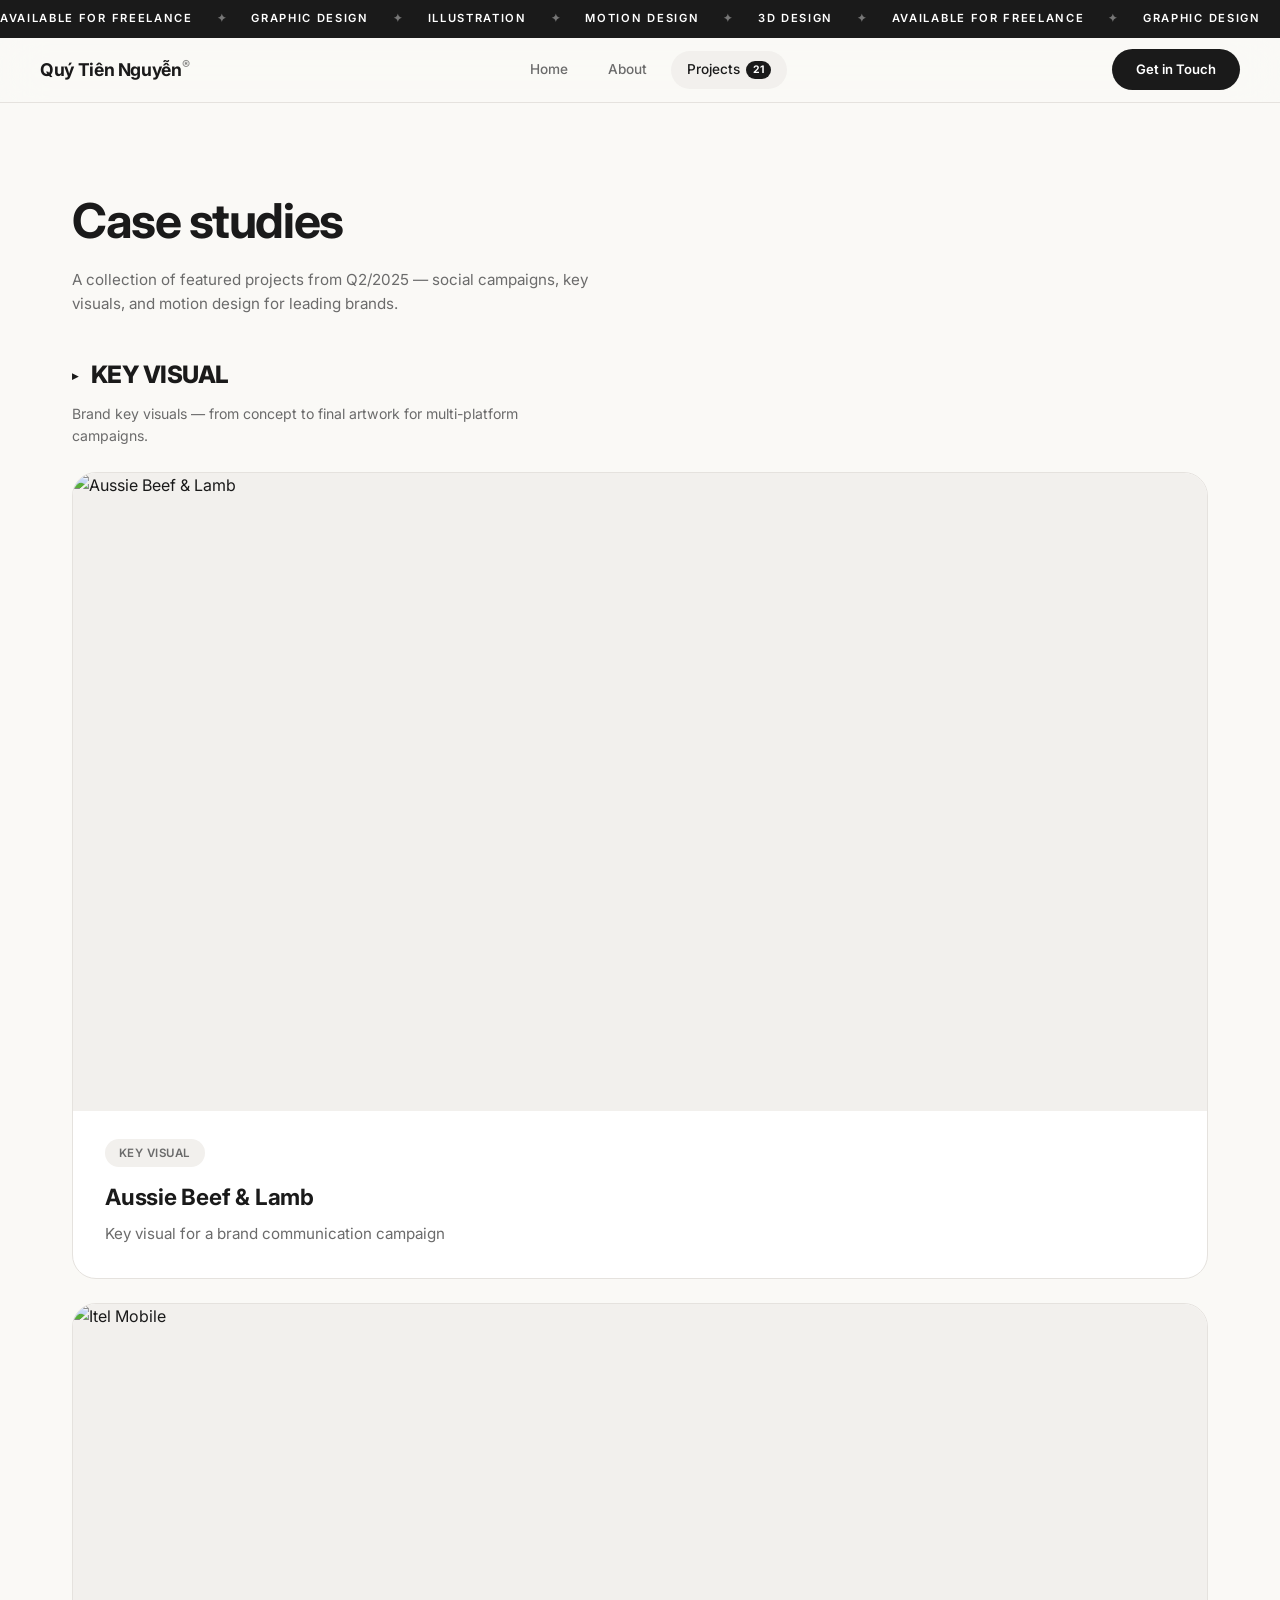
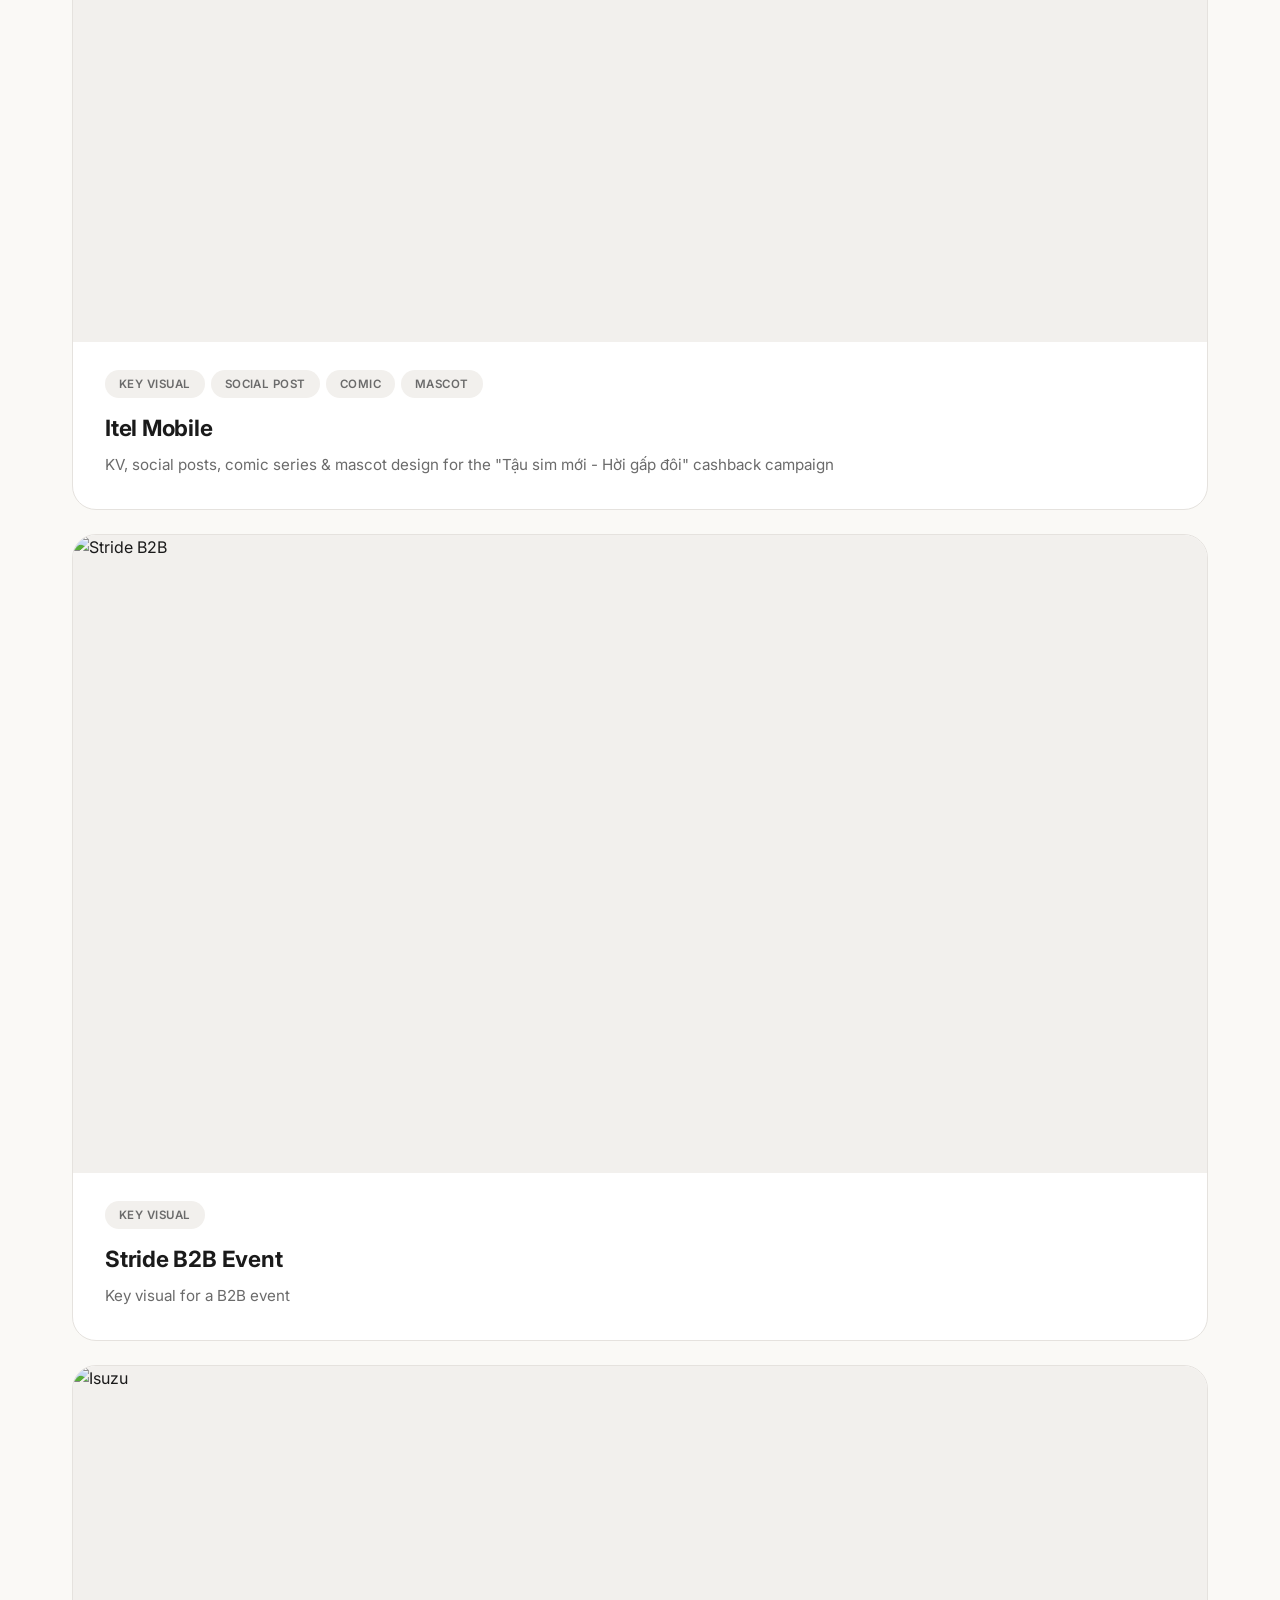
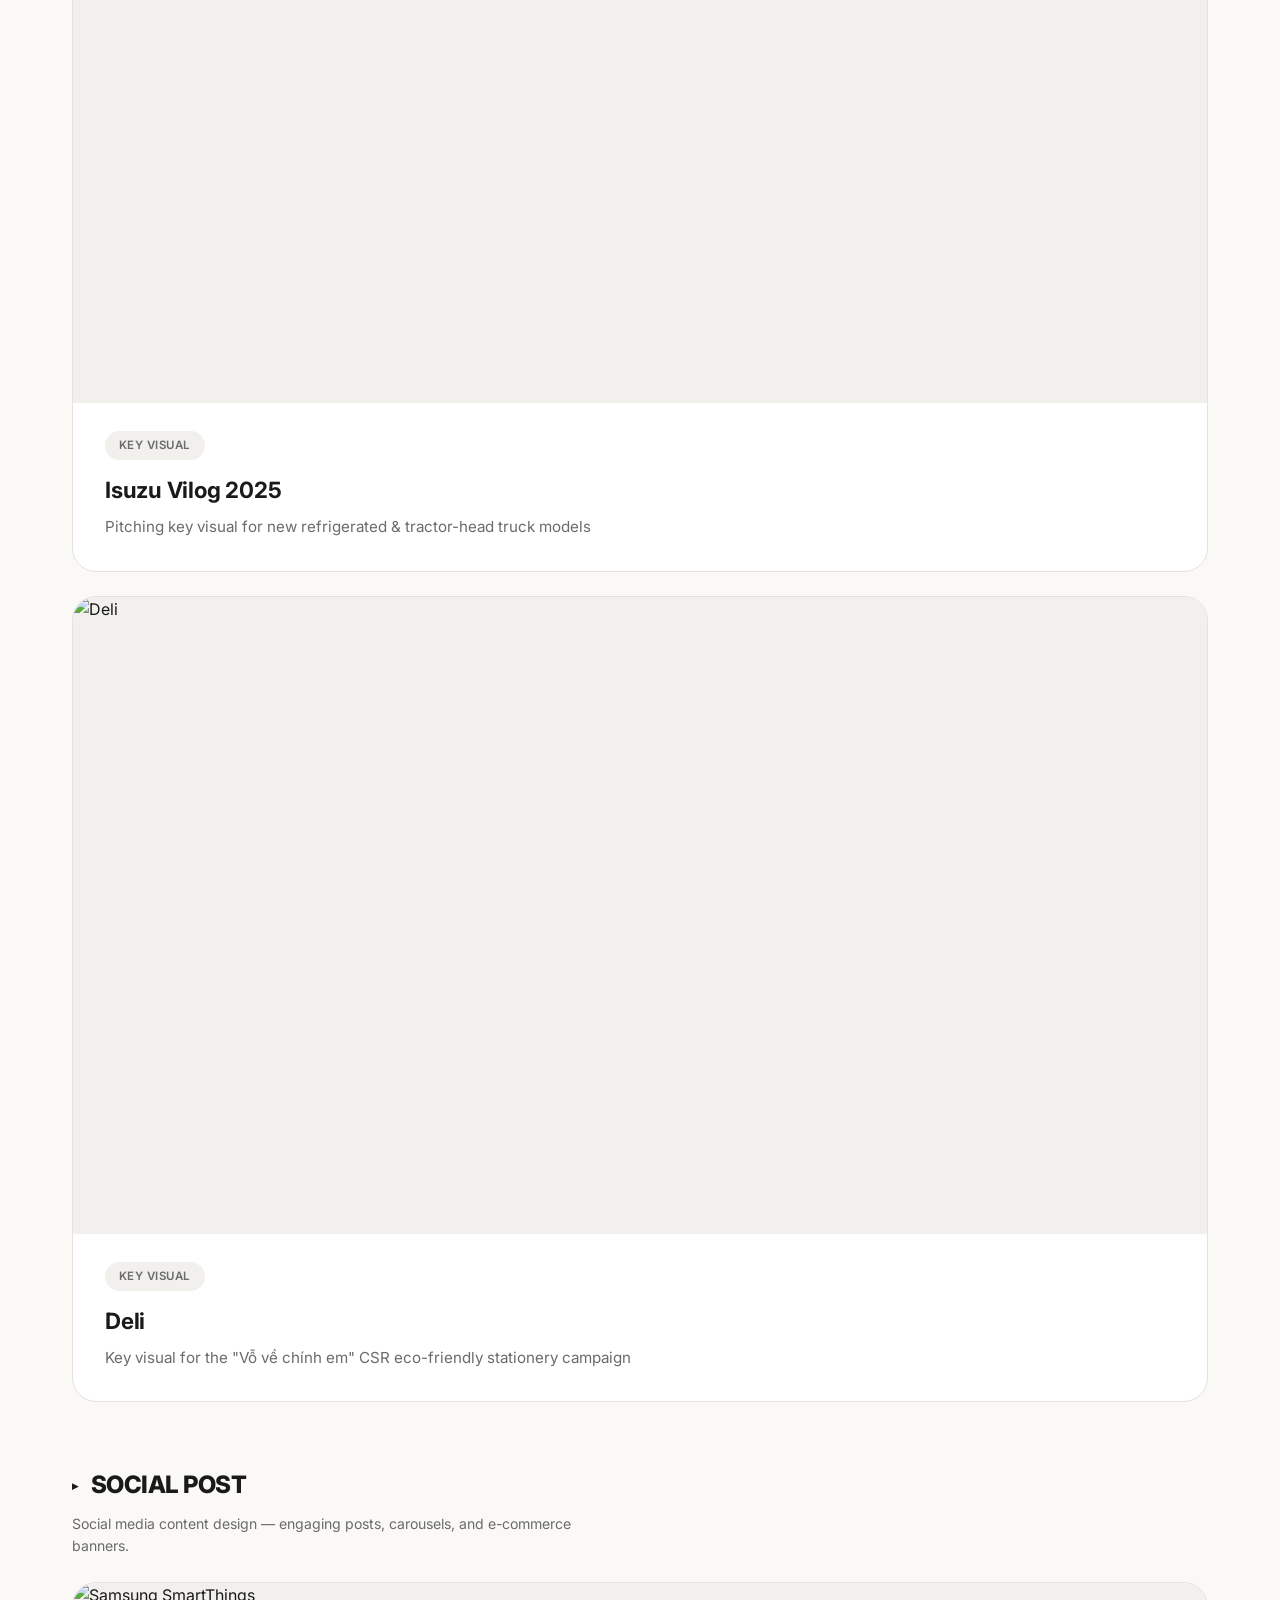
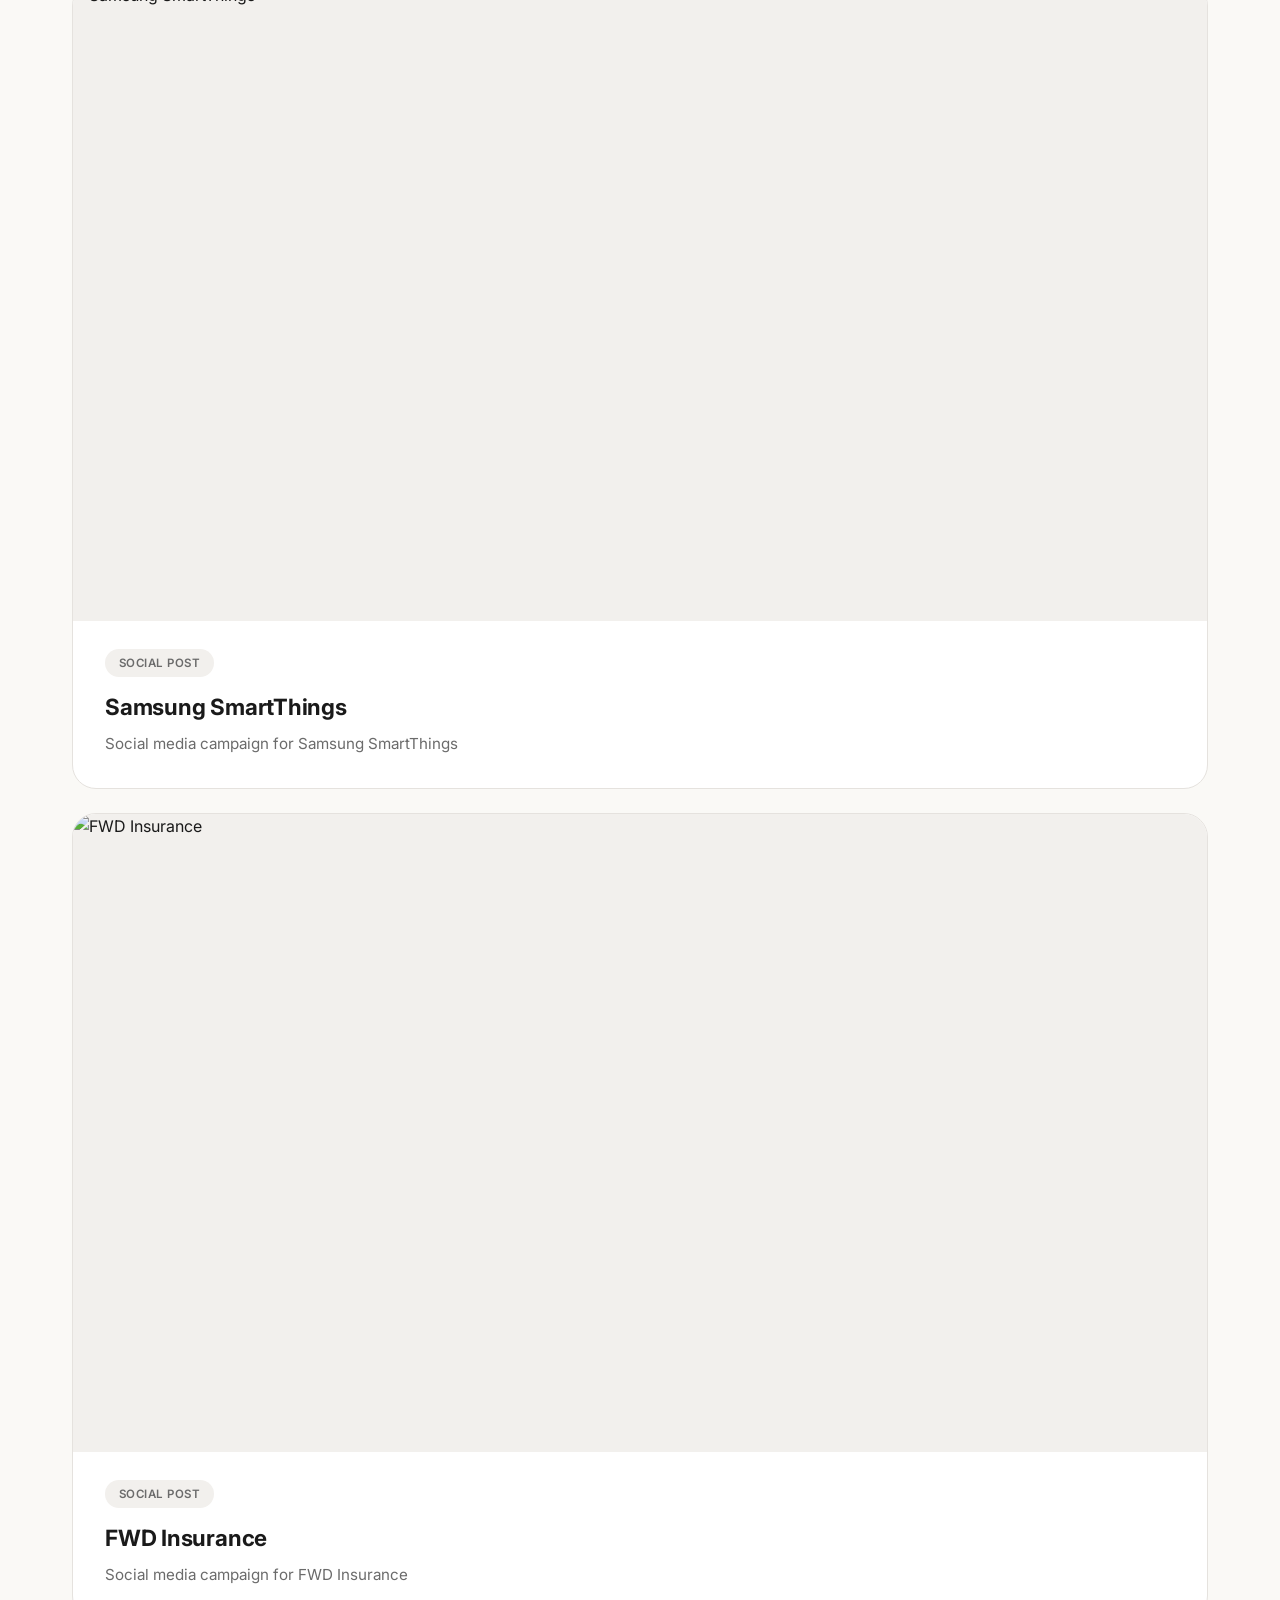
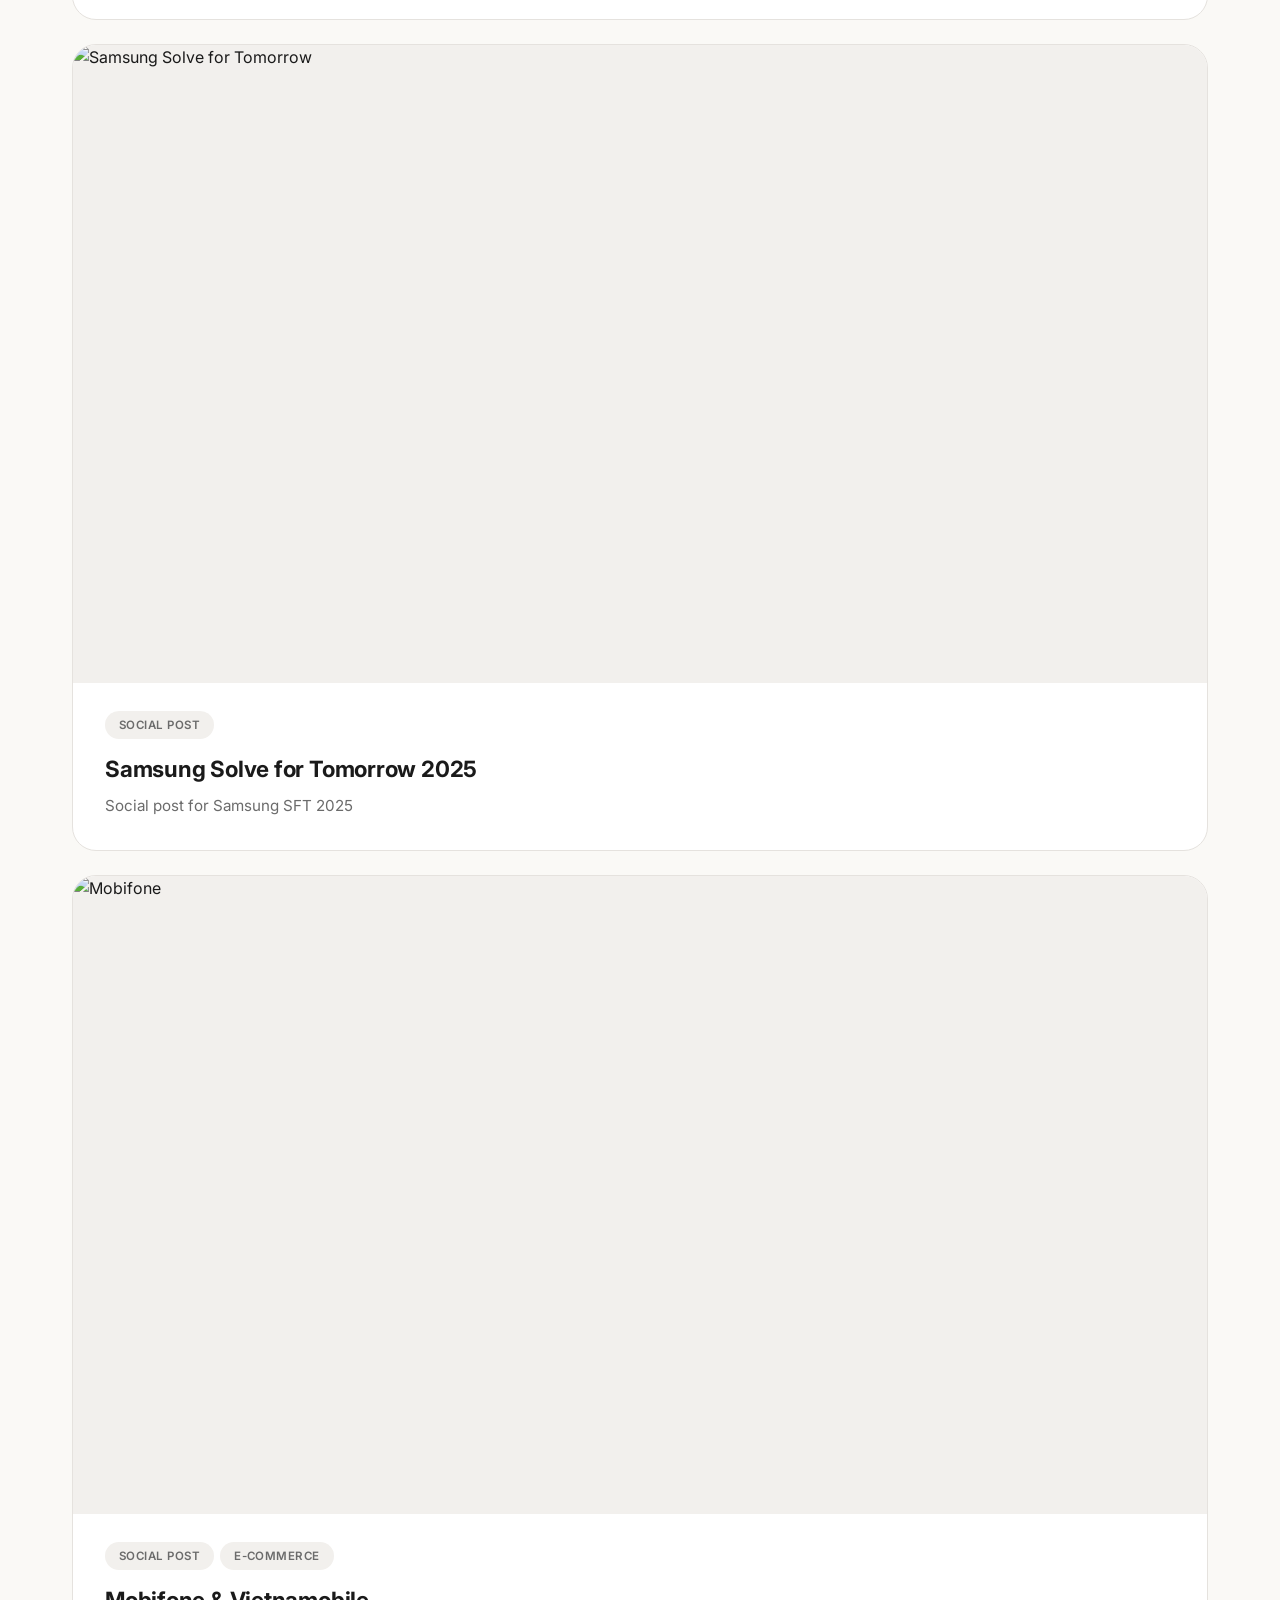
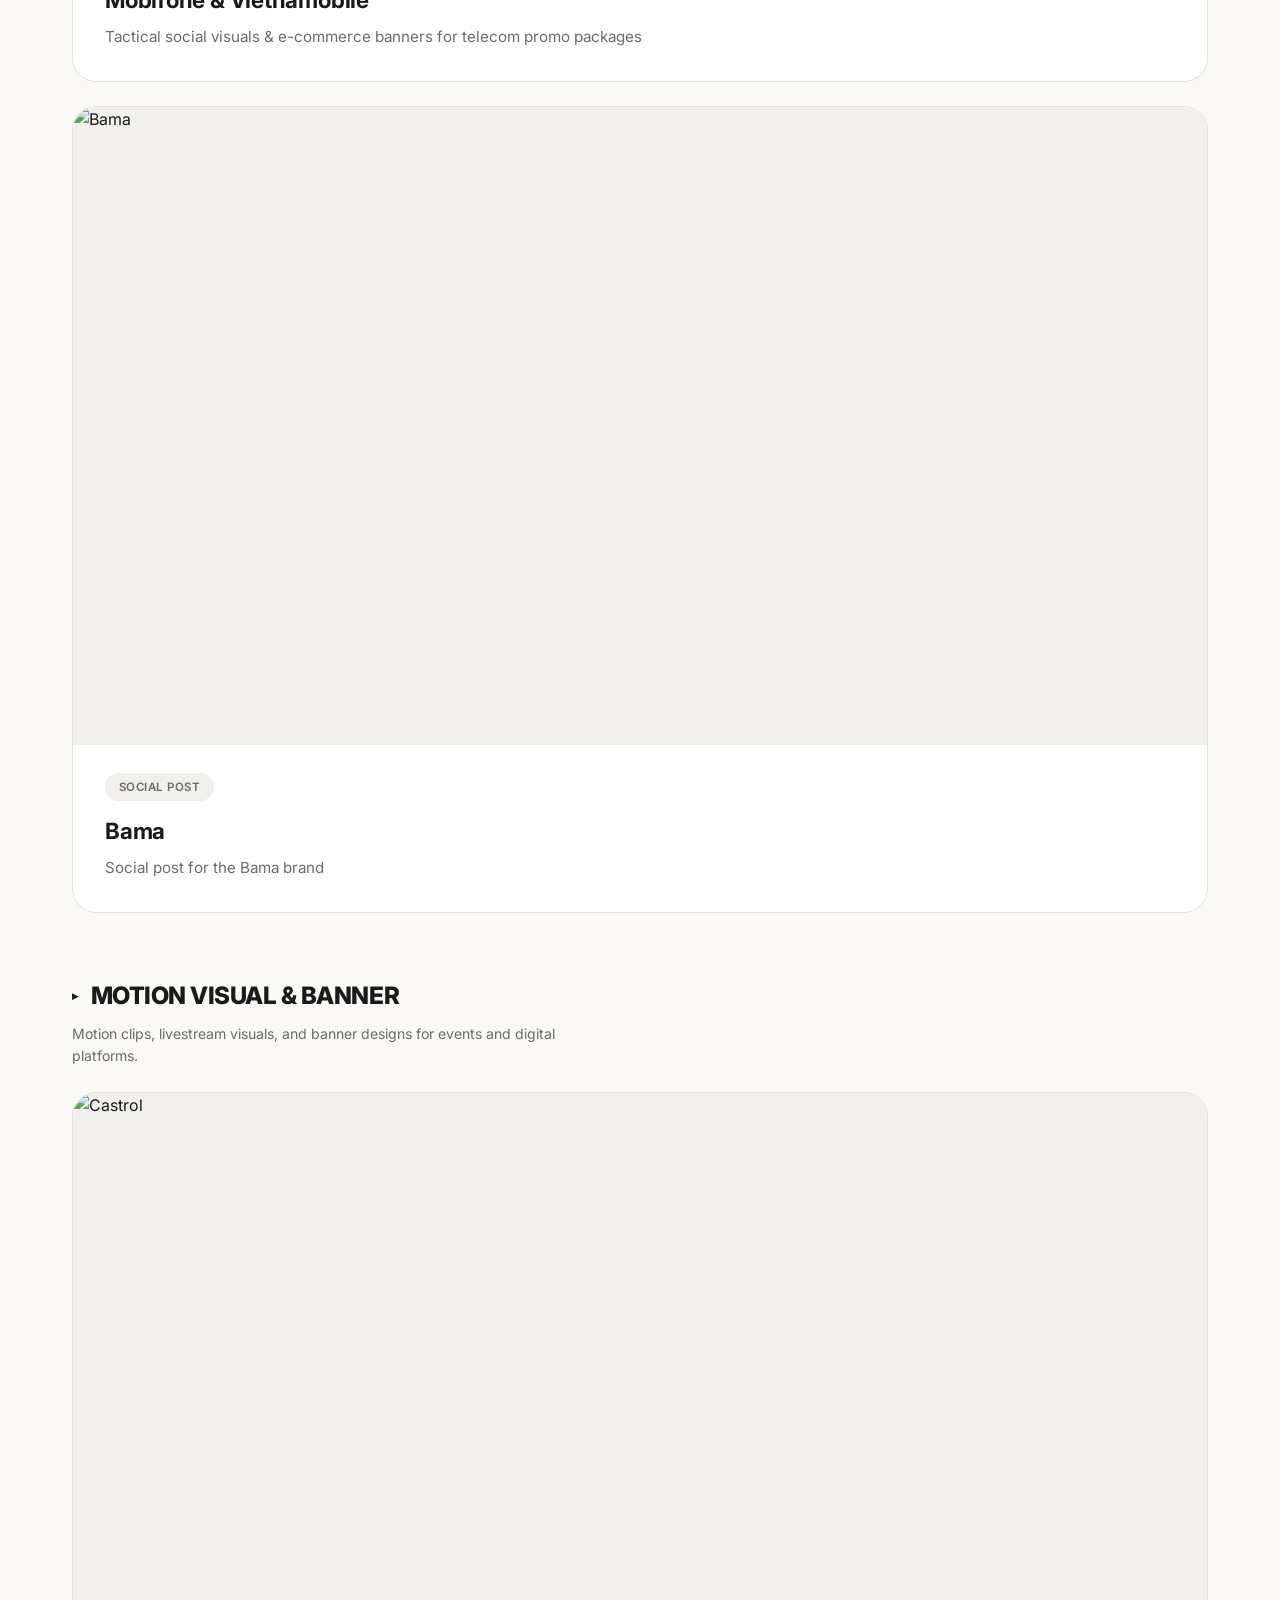
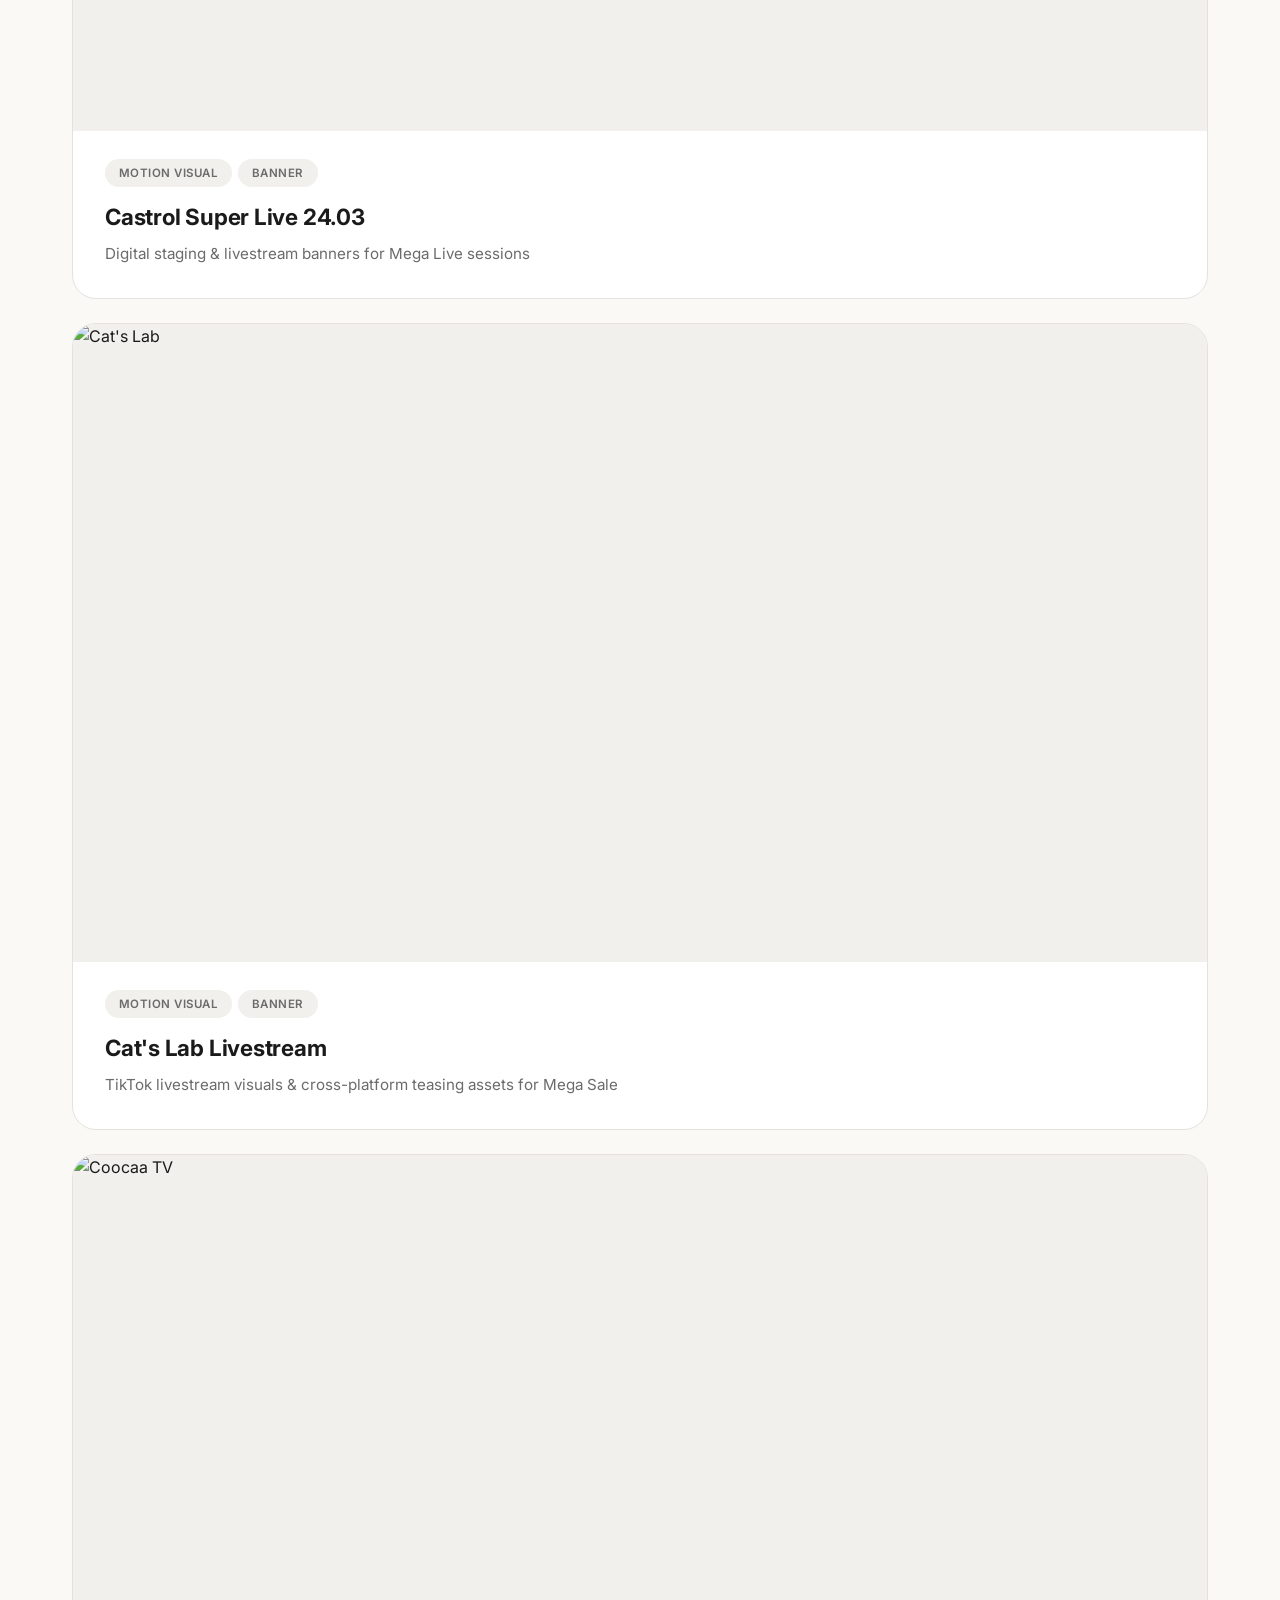
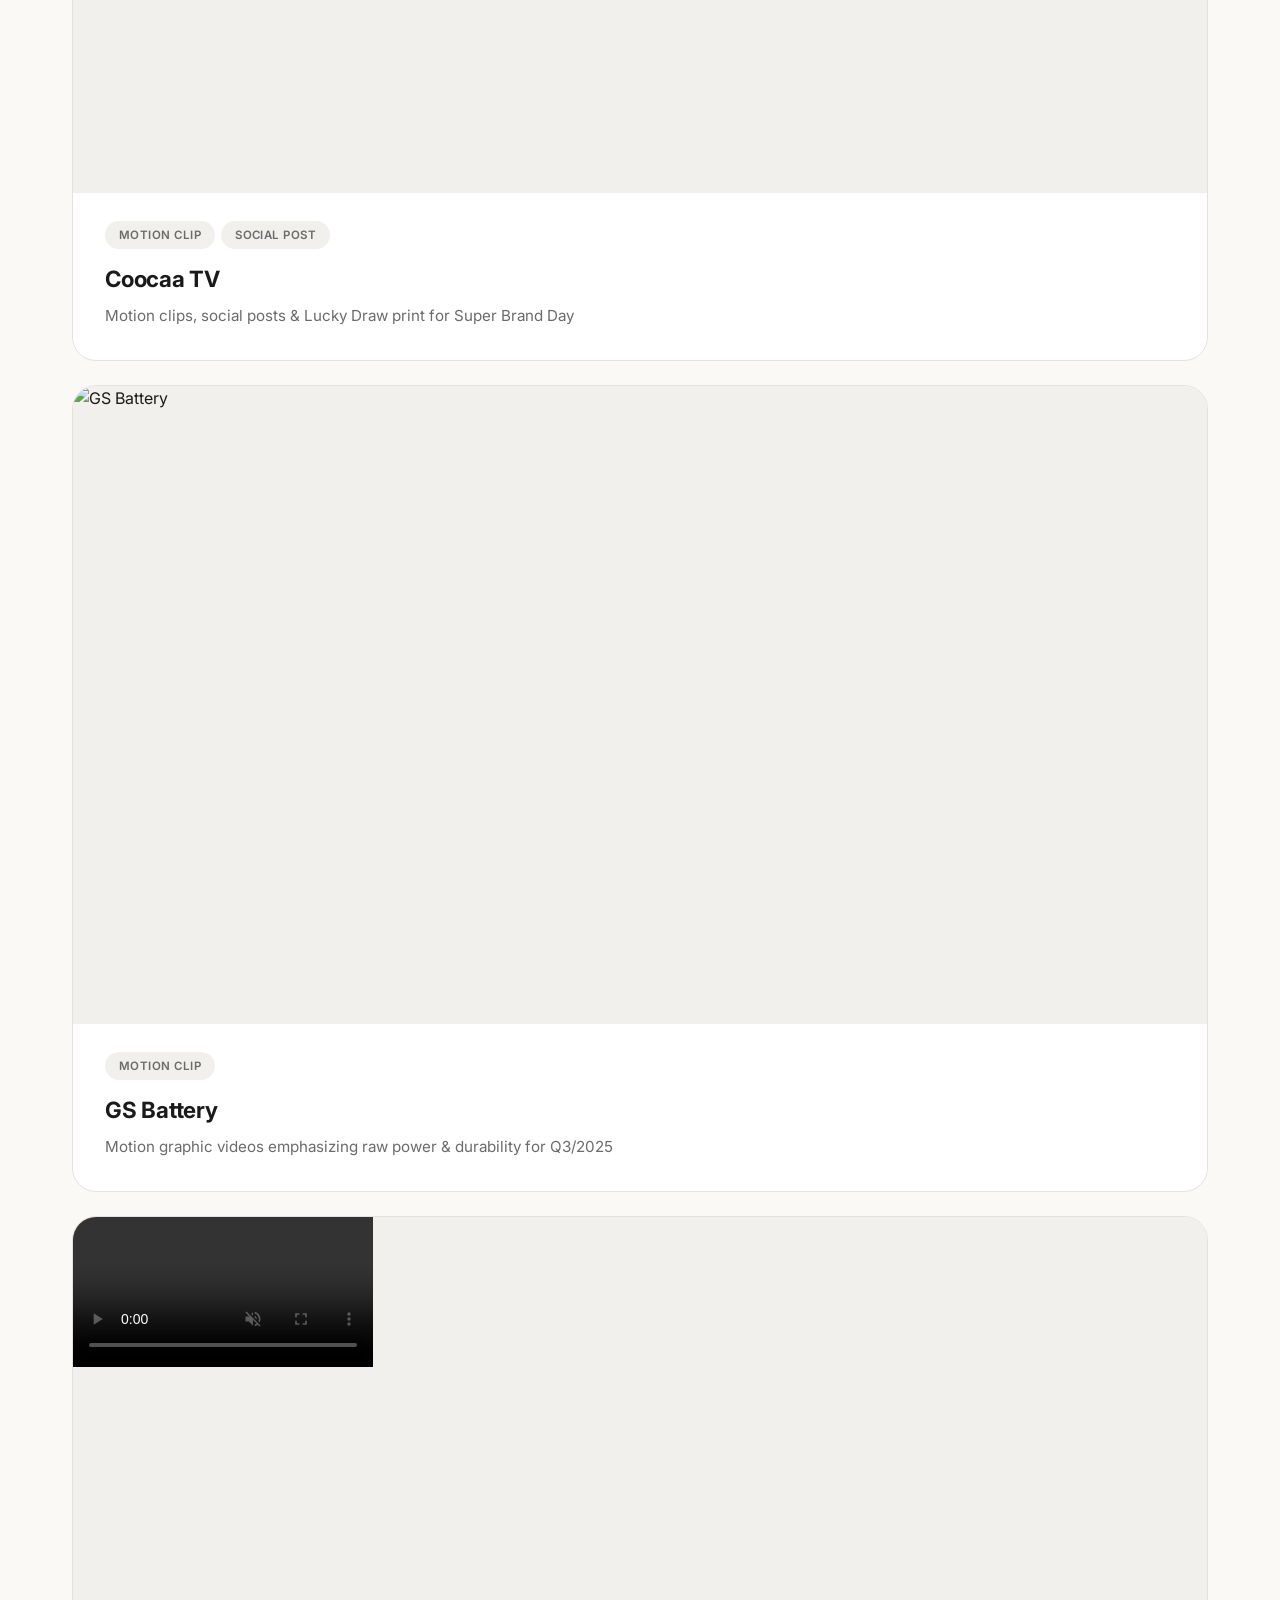
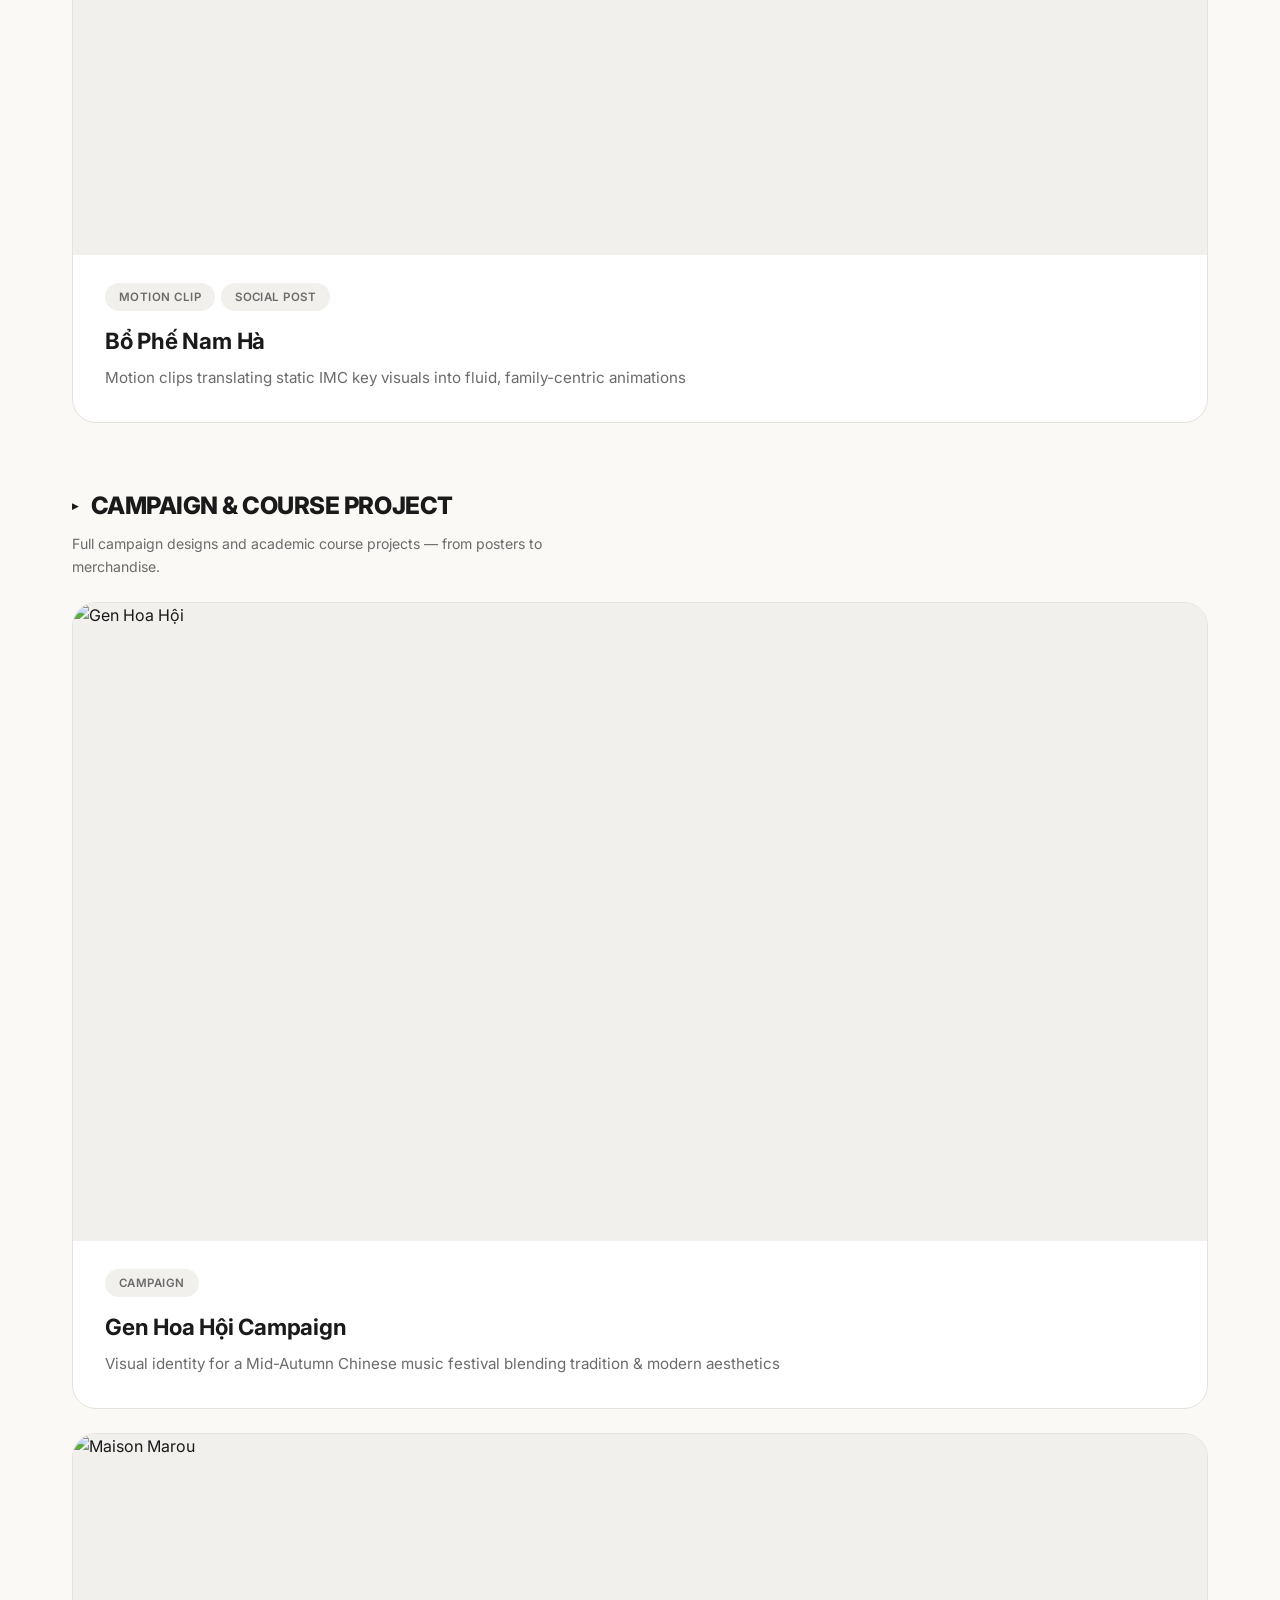
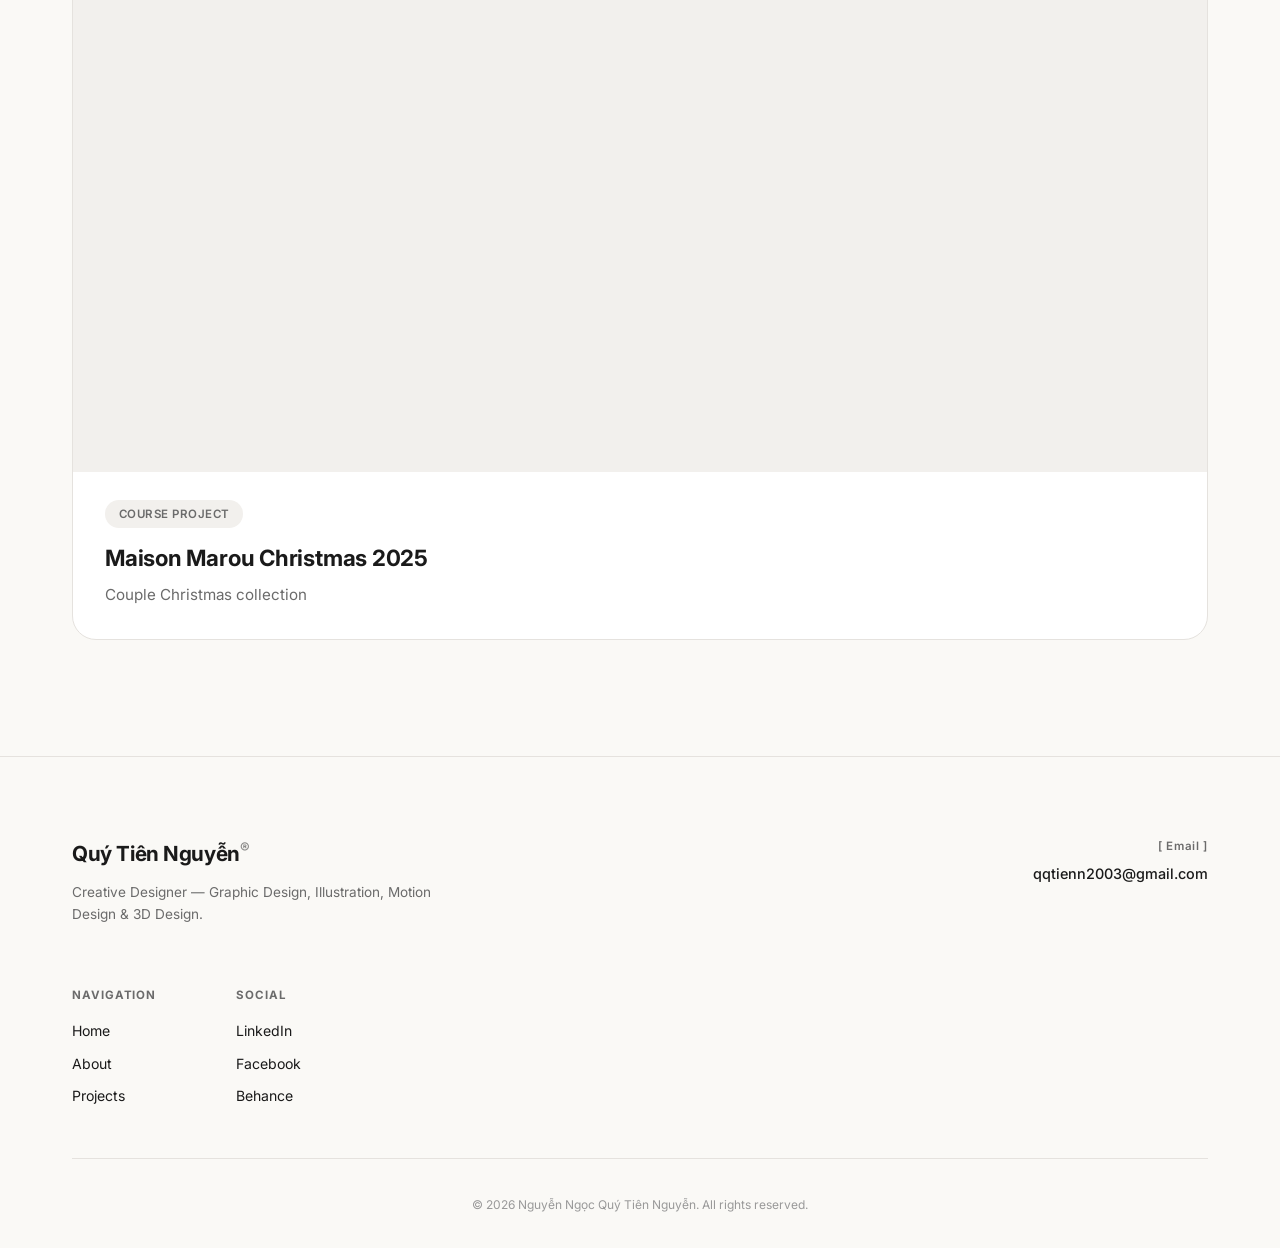
==== project.html @ 7c1c3399 "Add files via upload" ====
<!DOCTYPE html>
<html lang="en">
<head>
    <meta charset="UTF-8">
    <meta name="viewport" content="width=device-width, initial-scale=1.0">
    <title>Project — Nguyễn Ngọc Quý Tiên Nguyễn</title>
    <link rel="stylesheet" href="css/noora.css">
    <link rel="preconnect" href="https://fonts.googleapis.com">
    <link rel="preconnect" href="https://fonts.gstatic.com" crossorigin>
    <link href="https://fonts.googleapis.com/css2?family=Inter:wght@300;400;500;600;700;800;900&family=Instrument+Serif:ital@0;1&display=swap" rel="stylesheet">
</head>
<body>
    <!-- Announcement Bar -->
    <div class="announcement-bar">
        <div class="announcement-track">
            <span>AVAILABLE FOR FREELANCE</span><span class="ann-dot">✦</span>
            <span>GRAPHIC DESIGN</span><span class="ann-dot">✦</span>
            <span>ILLUSTRATION</span><span class="ann-dot">✦</span>
            <span>MOTION DESIGN</span><span class="ann-dot">✦</span>
            <span>3D DESIGN</span><span class="ann-dot">✦</span>
            <span>AVAILABLE FOR FREELANCE</span><span class="ann-dot">✦</span>
            <span>GRAPHIC DESIGN</span><span class="ann-dot">✦</span>
            <span>ILLUSTRATION</span><span class="ann-dot">✦</span>
            <span>MOTION DESIGN</span><span class="ann-dot">✦</span>
            <span>3D DESIGN</span><span class="ann-dot">✦</span>
        </div>
    </div>

    <!-- Navigation -->
    <nav class="navbar">
        <div class="nav-inner">
            <a href="index.html" class="nav-logo">Quý Tiên Nguyễn<span class="logo-dot">®</span></a>
            <div class="nav-links">
                <a href="index.html" class="nav-link">Home</a>
                <a href="index.html#about" class="nav-link">About</a>
                <a href="projects.html" class="nav-link active">Projects <span class="nav-badge">16</span></a>
            </div>
            <a href="#footer" class="nav-cta">Get in Touch</a>
            <button class="nav-toggle" id="navToggle" aria-label="Menu">
                <span></span><span></span><span></span>
            </button>
        </div>
    </nav>

    <!-- Mobile Menu Overlay -->
    <div class="mobile-overlay" id="mobileOverlay">
        <a href="index.html">Home</a>
        <a href="index.html#about">About</a>
        <a href="projects.html">Projects</a>
        <a href="#footer" class="nav-cta mobile-nav-link">Get in Touch</a>
    </div>

    <!-- Project Detail Header -->
    <section class="project-detail-header">
        <div class="container">
            <a href="projects.html" class="back-link">
                <svg width="18" height="18" viewBox="0 0 24 24" fill="none" stroke="currentColor" stroke-width="2"><path d="M19 12H5M12 19l-7-7 7-7"/></svg>
                Back to all projects
            </a>

            <div class="case-tags" id="projectTags"></div>
            <h1 class="page-title" id="projectTitle"></h1>
            <p class="page-subtitle" id="projectDesc"></p>

            <div class="detail-meta" id="projectMeta">
                <div class="meta-item">
                    <span class="meta-label">Client</span>
                    <span class="meta-value" id="metaClient"></span>
                </div>
                <div class="meta-item">
                    <span class="meta-label">Type</span>
                    <span class="meta-value" id="metaType"></span>
                </div>
                <div class="meta-item">
                    <span class="meta-label">Date</span>
                    <span class="meta-value" id="metaDate"></span>
                </div>
            </div>
        </div>
    </section>

    <!-- Project Hero Image -->
    <section class="project-hero-section">
        <div class="container">
            <div class="project-hero-img" id="projectHero">
                <!-- Hero image injected by JS -->
            </div>
        </div>
    </section>

    <!-- Project Gallery -->
    <section class="project-body">
        <div class="container">
            <div class="project-gallery-grid" id="projectImages">
                <!-- Gallery images injected by JS -->
            </div>
        </div>
    </section>

    <!-- More Projects -->
    <section class="more-projects">
        <div class="container">
            <h2 class="more-projects-heading">Discover more projects</h2>
            <div class="cases-grid" id="moreProjects">
                <!-- Injected by JS -->
            </div>

            <div class="project-bottom-nav" id="projectNav">
                <a href="#" class="pn-link" id="prevProject">
                    <span class="pn-label">← Previous</span>
                    <span class="pn-title" id="prevTitle"></span>
                </a>
                <a href="#" class="pn-link pn-link-next" id="nextProject">
                    <span class="pn-label">Next →</span>
                    <span class="pn-title" id="nextTitle"></span>
                </a>
            </div>
        </div>
    </section>

    <!-- Footer -->
    <footer class="footer" id="footer">
        <div class="container">
            <div class="footer-top">
                <div class="footer-brand">
                    <span class="footer-logo">Quý Tiên Nguyễn<span class="logo-dot">®</span></span>
                    <p class="footer-tagline">Creative Designer — Graphic Design, Illustration, Motion Design &amp; 3D Design.</p>
                </div>
                <div class="footer-contact-info">
                    <div class="footer-info-item">
                        <h4>[ Email ]</h4>
                        <a href="mailto:qqtienn2003@gmail.com">qqtienn2003@gmail.com</a>
                    </div>
                </div>
            </div>
            <div class="footer-mid">
                <div class="footer-nav-col">
                    <h5>Navigation</h5>
                    <a href="index.html">Home</a>
                    <a href="index.html#about">About</a>
                    <a href="projects.html">Projects</a>
                </div>
                <div class="footer-nav-col">
                    <h5>Social</h5>
                    <a href="https://www.linkedin.com/in/quytiennguyen/" target="_blank" rel="noopener">LinkedIn</a>
                    <a href="https://web.facebook.com/nguyen.ngoc.quy.tien.384084" target="_blank" rel="noopener">Facebook</a>
                    <a href="https://www.behance.net/quytiennguyen" target="_blank" rel="noopener">Behance</a>
                </div>
            </div>
            <div class="footer-bottom">
                <span>© 2026 Nguyễn Ngọc Quý Tiên Nguyễn. All rights reserved.</span>
            </div>
        </div>
    </footer>

    <!-- Lightbox -->
    <div class="lightbox" id="lightbox">
        <button class="lightbox-close" id="lightboxClose">✕</button>
        <button class="lightbox-prev" id="lightboxPrev">‹</button>
        <button class="lightbox-next" id="lightboxNext">›</button>
        <img class="lightbox-img" id="lightboxImg" src="" alt="">
    </div>

    <script src="js/project-data.js"></script>
    <script src="js/project-detail.js"></script>
</body>
</html>
---- css/noora.css ----
/* ============================================
   NOORA TEMPLATE — BASE
   ============================================ */
*, *::before, *::after {
    margin: 0;
    padding: 0;
    box-sizing: border-box;
}

:root {
    --bg: #FAF9F6;
    --bg-alt: #F2F0ED;
    --bg-dark: #1a1a1a;
    --text: #1a1a1a;
    --text-muted: #6b6b6b;
    --text-light: #999999;
    --accent: #1a1a1a;
    --border: #e5e2de;
    --border-dark: #d0ccc6;
    --card-bg: #ffffff;
    --radius: 16px;
    --radius-lg: 24px;
    --radius-sm: 10px;
    --transition: cubic-bezier(0.25, 0.46, 0.45, 0.94);
    --transition-smooth: cubic-bezier(0.16, 1, 0.3, 1);
}

html {
    scroll-behavior: smooth;
    font-size: 16px;
}

body {
    font-family: 'Inter', -apple-system, BlinkMacSystemFont, sans-serif;
    background-color: var(--bg);
    color: var(--text);
    line-height: 1.6;
    overflow-x: hidden;
    -webkit-font-smoothing: antialiased;
}

a {
    text-decoration: none;
    color: inherit;
}

img {
    max-width: 100%;
    height: auto;
    display: block;
}

.container {
    max-width: 1200px;
    margin: 0 auto;
    padding: 0 32px;
}

/* ============================================
   ANNOUNCEMENT BAR
   ============================================ */
.announcement-bar {
    background: var(--bg-dark);
    color: #fff;
    padding: 10px 0;
    overflow: hidden;
    position: relative;
    z-index: 1001;
}

.announcement-track {
    display: flex;
    gap: 24px;
    white-space: nowrap;
    animation: marqueeScroll 25s linear infinite;
}

.announcement-track span {
    font-size: 0.7rem;
    font-weight: 600;
    letter-spacing: 0.15em;
    text-transform: uppercase;
    flex-shrink: 0;
}

.ann-dot {
    opacity: 0.4;
}

@keyframes marqueeScroll {
    from { transform: translateX(0); }
    to { transform: translateX(-50%); }
}

/* ============================================
   NAVIGATION
   ============================================ */
.navbar {
    position: sticky;
    top: 0;
    background: rgba(250, 249, 246, 0.85);
    backdrop-filter: blur(20px);
    -webkit-backdrop-filter: blur(20px);
    border-bottom: 1px solid var(--border);
    z-index: 1000;
    padding: 0 32px;
}

.nav-inner {
    max-width: 1200px;
    margin: 0 auto;
    display: flex;
    align-items: center;
    justify-content: space-between;
    height: 64px;
}

.nav-logo {
    font-family: 'Inter', sans-serif;
    font-size: 1.1rem;
    font-weight: 700;
    letter-spacing: -0.02em;
    color: var(--text);
}

.logo-dot {
    font-size: 0.7em;
    vertical-align: super;
    opacity: 0.5;
}

.nav-links {
    display: flex;
    gap: 8px;
}

.nav-link {
    font-size: 0.85rem;
    font-weight: 500;
    color: var(--text-muted);
    padding: 8px 16px;
    border-radius: 100px;
    transition: color 0.2s ease, background 0.2s ease;
    display: flex;
    align-items: center;
    gap: 6px;
}

.nav-link:hover {
    color: var(--text);
    background: var(--bg-alt);
}

.nav-link.active {
    color: var(--text);
    background: var(--bg-alt);
}

.nav-badge {
    font-size: 0.65rem;
    font-weight: 700;
    background: var(--bg-dark);
    color: #fff;
    padding: 1px 7px;
    border-radius: 100px;
    line-height: 1.6;
}

.nav-cta {
    font-size: 0.82rem;
    font-weight: 600;
    color: #fff;
    background: var(--bg-dark);
    padding: 10px 24px;
    border-radius: 100px;
    transition: opacity 0.2s ease, transform 0.2s ease;
}

.nav-cta:hover {
    opacity: 0.85;
    transform: translateY(-1px);
}

/* ============================================
   HERO
   ============================================ */
.hero {
    padding: 100px 0 80px;
    text-align: center;
}

.hero-content {
    max-width: 850px;
    margin: 0 auto;
}

.hero-title {
    font-family: 'Inter', sans-serif;
    font-size: clamp(2.2rem, 4.5vw, 3.8rem);
    font-weight: 600;
    line-height: 1.2;
    letter-spacing: -0.03em;
    color: var(--text);
    margin-bottom: 40px;
}

.hero-title-italic {
    font-family: 'Instrument Serif', serif;
    font-style: italic;
    font-weight: 400;
}

.hero-actions {
    display: flex;
    justify-content: center;
    gap: 12px;
}

/* ============================================
   BUTTONS
   ============================================ */
.btn-primary {
    display: inline-flex;
    align-items: center;
    gap: 8px;
    padding: 14px 32px;
    background: var(--bg-dark);
    color: #fff;
    border: none;
    border-radius: 100px;
    font-size: 0.85rem;
    font-weight: 600;
    letter-spacing: -0.01em;
    cursor: pointer;
    transition: opacity 0.2s ease, transform 0.2s ease;
}

.btn-primary:hover {
    opacity: 0.85;
    transform: translateY(-1px);
}

.btn-arrow {
    font-size: 1em;
    transition: transform 0.2s ease;
}

.btn-primary:hover .btn-arrow {
    transform: translateX(3px);
}

.btn-outline {
    display: inline-flex;
    align-items: center;
    gap: 8px;
    padding: 14px 32px;
    background: transparent;
    color: var(--text);
    border: 1px solid var(--border-dark);
    border-radius: 100px;
    font-size: 0.85rem;
    font-weight: 600;
    letter-spacing: -0.01em;
    cursor: pointer;
    transition: background 0.2s ease, border-color 0.2s ease;
}

.btn-outline:hover {
    background: var(--bg-alt);
    border-color: var(--text-muted);
}

.btn-full {
    width: 100%;
    justify-content: center;
}

/* ============================================
   SECTION LABELS & HEADINGS
   ============================================ */
.section-label {
    font-size: 0.72rem;
    font-weight: 700;
    letter-spacing: 0.1em;
    text-transform: uppercase;
    color: var(--text-muted);
    margin-bottom: 24px;
    display: flex;
    align-items: center;
    gap: 12px;
}

.section-label::before {
    content: '';
    display: inline-block;
    width: 8px;
    height: 8px;
    background: var(--text);
    border-radius: 50%;
    opacity: 0.35;
}

.section-heading {
    font-family: 'Inter', sans-serif;
    font-size: clamp(1.6rem, 3vw, 2.4rem);
    font-weight: 600;
    line-height: 1.3;
    letter-spacing: -0.025em;
    color: var(--text);
    max-width: 750px;
    margin-bottom: 16px;
}

.section-subtext {
    font-size: 0.95rem;
    line-height: 1.7;
    color: var(--text-muted);
    max-width: 600px;
}

/* ============================================
   ABOUT SECTION
   ============================================ */
.about-section {
    padding: 100px 0 80px;
    border-top: 1px solid var(--border);
}

.about-grid {
    display: grid;
    grid-template-columns: 1.2fr 1fr;
    gap: 60px;
    align-items: start;
}

.about-text-large {
    font-family: 'Inter', sans-serif;
    font-size: clamp(1.4rem, 2.5vw, 1.9rem);
    font-weight: 500;
    line-height: 1.45;
    letter-spacing: -0.02em;
    color: var(--text);
}

.about-detail p {
    font-size: 0.92rem;
    line-height: 1.75;
    color: var(--text-muted);
    margin-bottom: 20px;
}

.link-arrow {
    font-size: 0.85rem;
    font-weight: 600;
    color: var(--text);
    display: inline-flex;
    align-items: center;
    gap: 6px;
    transition: gap 0.2s ease;
}

.link-arrow:hover {
    gap: 10px;
}

/* ============================================
   BENEFITS / SKILLS
   ============================================ */
.benefits-section {
    padding: 100px 0 80px;
    border-top: 1px solid var(--border);
}

.benefits-grid {
    display: grid;
    grid-template-columns: repeat(3, 1fr);
    gap: 16px;
    margin-top: 48px;
}

.benefit-card {
    background: var(--card-bg);
    border: 1px solid var(--border);
    border-radius: var(--radius);
    padding: 32px;
    transition: border-color 0.2s ease, transform 0.3s var(--transition-smooth);
}

.benefit-card:hover {
    border-color: var(--border-dark);
    transform: translateY(-3px);
}

.benefit-card h3 {
    font-size: 1rem;
    font-weight: 700;
    margin-bottom: 10px;
    letter-spacing: -0.01em;
}

.benefit-card p {
    font-size: 0.85rem;
    line-height: 1.65;
    color: var(--text-muted);
}

.benefit-highlight {
    background: var(--bg-dark);
    color: #fff;
    border-color: var(--bg-dark);
    display: flex;
    flex-direction: column;
    justify-content: center;
    align-items: center;
    text-align: center;
}

.benefit-highlight:hover {
    border-color: #333;
}

.benefit-stat-label {
    font-size: 0.72rem;
    font-weight: 600;
    letter-spacing: 0.08em;
    text-transform: uppercase;
    opacity: 0.6;
    margin-bottom: 4px;
}

.benefit-stat {
    font-size: 3rem;
    font-weight: 800;
    letter-spacing: -0.04em;
    line-height: 1.1;
}

.benefit-stat-sub {
    font-size: 0.8rem;
    opacity: 0.5;
    margin-top: 2px;
}

/* ============================================
   CASE STUDIES
   ============================================ */
.case-studies {
    padding: 100px 0 80px;
    border-top: 1px solid var(--border);
}

.cs-subtext-row {
    display: flex;
    justify-content: space-between;
    align-items: flex-end;
    margin-bottom: 48px;
    gap: 40px;
}

.cases-grid {
    display: grid;
    grid-template-columns: 1fr;
    gap: 32px;
}

.case-card {
    background: var(--card-bg);
    border: 1px solid var(--border);
    border-radius: var(--radius-lg);
    overflow: hidden;
    transition: border-color 0.3s ease, transform 0.4s var(--transition-smooth), box-shadow 0.3s ease;
    display: block;
}

.case-card:hover {
    border-color: var(--border-dark);
    transform: translateY(-5px);
    box-shadow: 0 20px 60px rgba(0,0,0,0.06);
}

.case-image {
    aspect-ratio: 16/9;
    overflow: hidden;
    background: var(--bg-alt);
}

.case-image img {
    width: 100%;
    height: 100%;
    object-fit: cover;
    transition: transform 0.6s var(--transition-smooth);
}

.case-card:hover .case-image img {
    transform: scale(1.04);
}

.case-info {
    padding: 28px 32px 32px;
}

.case-tags {
    display: flex;
    flex-wrap: wrap;
    gap: 6px;
    margin-bottom: 12px;
}

.case-tag {
    font-size: 0.72rem;
    font-weight: 600;
    letter-spacing: 0.04em;
    text-transform: uppercase;
    padding: 5px 14px;
    border-radius: 100px;
    background: var(--bg-alt);
    color: var(--text-muted);
}

.case-info h3 {
    font-size: 1.4rem;
    font-weight: 700;
    letter-spacing: -0.01em;
    margin-bottom: 8px;
}

.case-info p {
    font-size: 0.95rem;
    color: var(--text-muted);
    line-height: 1.5;
}

/* ============================================
   METHODOLOGY
   ============================================ */
.methodology-section {
    padding: 100px 0 80px;
    border-top: 1px solid var(--border);
    background: var(--bg-alt);
}

.method-steps {
    display: grid;
    grid-template-columns: repeat(4, 1fr);
    gap: 16px;
    margin: 48px 0;
}

.method-step {
    background: var(--card-bg);
    border: 1px solid var(--border);
    border-radius: var(--radius);
    padding: 32px 28px;
    transition: transform 0.3s var(--transition-smooth);
}

.method-step:hover {
    transform: translateY(-3px);
}

.step-num {
    font-size: 0.72rem;
    font-weight: 700;
    color: var(--text-light);
    letter-spacing: 0.05em;
    margin-bottom: 16px;
    display: block;
}

.method-step h3 {
    font-size: 1rem;
    font-weight: 700;
    margin-bottom: 10px;
    letter-spacing: -0.01em;
}

.method-step p {
    font-size: 0.84rem;
    line-height: 1.6;
    color: var(--text-muted);
}

.method-actions {
    display: flex;
    gap: 12px;
}

/* ============================================
   SERVICES / EXPERTISE
   ============================================ */
.services-section {
    padding: 100px 0 60px;
    border-top: 1px solid var(--border);
}

.services-content {
    display: grid;
    grid-template-columns: 1fr 1fr;
    gap: 60px;
    margin-top: 48px;
}

.service-label {
    font-size: 0.75rem;
    font-weight: 700;
    letter-spacing: 0.08em;
    text-transform: uppercase;
    color: var(--text-muted);
    margin-bottom: 16px;
    display: block;
}

.expertise-tags {
    display: flex;
    flex-wrap: wrap;
    gap: 8px;
}

.expertise-tag {
    font-size: 0.8rem;
    font-weight: 500;
    padding: 8px 18px;
    border: 1px solid var(--border);
    border-radius: 100px;
    background: var(--card-bg);
    color: var(--text);
    transition: background 0.2s ease, border-color 0.2s ease;
}

.expertise-tag:hover {
    background: var(--bg-alt);
    border-color: var(--border-dark);
}

/* Stats */
.stats-row {
    display: grid;
    grid-template-columns: repeat(3, 1fr);
    gap: 16px;
    margin-top: 60px;
    padding-top: 60px;
    border-top: 1px solid var(--border);
}

.stat-item {
    text-align: center;
    padding: 40px 24px;
    background: var(--card-bg);
    border: 1px solid var(--border);
    border-radius: var(--radius);
}

.stat-number {
    font-size: 2.8rem;
    font-weight: 800;
    letter-spacing: -0.04em;
    line-height: 1;
    margin-bottom: 8px;
}

.stat-desc {
    font-size: 0.82rem;
    color: var(--text-muted);
}

/* ============================================
   FOOTER
   ============================================ */
.footer {
    padding: 80px 0 32px;
    border-top: 1px solid var(--border);
}

.footer-top {
    display: flex;
    justify-content: space-between;
    align-items: flex-start;
    gap: 40px;
    margin-bottom: 60px;
}

.footer-logo {
    font-size: 1.3rem;
    font-weight: 700;
    letter-spacing: -0.02em;
    display: block;
    margin-bottom: 12px;
}

.footer-tagline {
    font-size: 0.85rem;
    color: var(--text-muted);
    line-height: 1.6;
    max-width: 360px;
}

.footer-contact-info {
    text-align: right;
}

.footer-info-item h4 {
    font-size: 0.72rem;
    font-weight: 600;
    letter-spacing: 0.06em;
    color: var(--text-muted);
    margin-bottom: 6px;
}

.footer-info-item a {
    font-size: 0.9rem;
    font-weight: 500;
    color: var(--text);
    transition: color 0.2s;
}

.footer-info-item a:hover {
    color: var(--text-muted);
}

.footer-mid {
    display: flex;
    gap: 80px;
    padding-bottom: 40px;
    margin-bottom: 32px;
    border-bottom: 1px solid var(--border);
}

.footer-nav-col h5 {
    font-size: 0.72rem;
    font-weight: 700;
    letter-spacing: 0.08em;
    text-transform: uppercase;
    color: var(--text-muted);
    margin-bottom: 16px;
}

.footer-nav-col a {
    display: block;
    font-size: 0.88rem;
    color: var(--text);
    margin-bottom: 10px;
    transition: color 0.2s;
}

.footer-nav-col a:hover {
    color: var(--text-muted);
}

.footer-bottom {
    text-align: center;
}

.footer-bottom span {
    font-size: 0.75rem;
    color: var(--text-light);
}

/* ============================================
   REVEAL ANIMATIONS
   ============================================ */
.reveal {
    opacity: 0;
    transform: translateY(24px);
    transition: opacity 0.7s var(--transition-smooth), transform 0.7s var(--transition-smooth);
}

.reveal.visible {
    opacity: 1;
    transform: translateY(0);
}

/* ============================================
   MOBILE MENU
   ============================================ */
.nav-toggle {
    display: none;
    background: none;
    border: none;
    cursor: pointer;
    padding: 8px;
    z-index: 1002;
}

.nav-toggle span {
    display: block;
    width: 22px;
    height: 2px;
    background: var(--text);
    margin: 5px 0;
    border-radius: 2px;
    transition: transform 0.3s ease, opacity 0.3s ease;
}

.nav-toggle.active span:nth-child(1) {
    transform: rotate(45deg) translate(5px, 5px);
}
.nav-toggle.active span:nth-child(2) {
    opacity: 0;
}
.nav-toggle.active span:nth-child(3) {
    transform: rotate(-45deg) translate(5px, -5px);
}

.mobile-overlay {
    display: none;
    position: fixed;
    top: 0;
    left: 0;
    width: 100%;
    height: 100%;
    background: rgba(250, 249, 246, 0.98);
    backdrop-filter: blur(20px);
    -webkit-backdrop-filter: blur(20px);
    z-index: 999;
    flex-direction: column;
    align-items: center;
    justify-content: center;
    gap: 8px;
    opacity: 0;
    visibility: hidden;
    transition: opacity 0.3s ease, visibility 0.3s ease;
}

.mobile-overlay.active {
    opacity: 1;
    visibility: visible;
}

.mobile-overlay a {
    font-size: 1.4rem;
    font-weight: 600;
    color: var(--text);
    padding: 12px 24px;
    border-radius: 12px;
    transition: background 0.2s ease;
}

.mobile-overlay a:hover {
    background: var(--bg-alt);
}

.mobile-overlay .nav-cta {
    margin-top: 16px;
    font-size: 1rem;
    padding: 14px 32px;
}

/* ============================================
   RESPONSIVE — Large Desktop (1440+)
   ============================================ */
@media (min-width: 1440px) {
    .container { max-width: 1320px; }
}

/* ============================================
   RESPONSIVE — Laptop / Small Desktop (1024–1279)
   ============================================ */
@media (max-width: 1279px) {
    .container { padding: 0 28px; }
    .navbar { padding: 0 28px; }
    .about-grid { gap: 40px; }
    .footer-mid { gap: 60px; }
}

/* ============================================
   RESPONSIVE — Tablet Landscape (1024)
   ============================================ */
@media (max-width: 1024px) {
    .container { padding: 0 24px; }
    .navbar { padding: 0 24px; }
    .about-grid { grid-template-columns: 1fr; gap: 32px; }
    .benefits-grid { grid-template-columns: repeat(2, 1fr); }
    .method-steps { grid-template-columns: repeat(2, 1fr); }
    .services-content { grid-template-columns: 1fr; gap: 40px; }
    .stats-row { grid-template-columns: repeat(3, 1fr); }

    .hero { padding: 80px 0 60px; }
    .hero-content { max-width: 700px; }

    .footer-top { gap: 32px; }
}

/* ============================================
   RESPONSIVE — Tablet Portrait (768)
   ============================================ */
@media (max-width: 768px) {
    .container { padding: 0 20px; }
    .navbar { padding: 0 20px; }

    /* Show hamburger, hide desktop nav */
    .nav-toggle { display: block; }
    .nav-links { display: none; }
    .navbar .nav-cta { display: none; }
    .mobile-overlay { display: flex; }

    /* Hero */
    .hero { padding: 60px 0 50px; }
    .hero-title { margin-bottom: 28px; }

    /* Sections */
    .about-section,
    .benefits-section,
    .case-studies,
    .methodology-section,
    .services-section {
        padding: 60px 0 50px;
    }

    .about-text-large { font-size: 1.3rem; }

    .benefits-grid { grid-template-columns: repeat(2, 1fr); gap: 12px; }
    .benefit-card { padding: 24px; }
    .benefit-stat { font-size: 2.4rem; }

    .cases-grid { gap: 24px; }
    .cases-grid-2col { grid-template-columns: repeat(2, 1fr); gap: 20px; }
    .case-info { padding: 20px 24px 24px; }
    .case-info h3 { font-size: 1.2rem; }
    .case-info p { font-size: 0.88rem; }
    .category-section { margin-top: 48px; }
    .category-title { font-size: 1.3rem; }

    .method-steps { grid-template-columns: repeat(2, 1fr); gap: 12px; }
    .method-step { padding: 24px 20px; }

    .stats-row { grid-template-columns: repeat(3, 1fr); gap: 12px; }
    .stat-item { padding: 28px 16px; }
    .stat-number { font-size: 2.2rem; }

    .cs-subtext-row {
        flex-direction: column;
        align-items: flex-start;
        gap: 16px;
    }

    .method-actions {
        flex-direction: column;
    }

    .method-actions .btn-primary,
    .method-actions .btn-outline {
        width: 100%;
        justify-content: center;
    }

    /* Footer */
    .footer { padding: 60px 0 24px; }

    .footer-top {
        flex-direction: column;
        gap: 24px;
    }

    .footer-contact-info { text-align: left; }

    .footer-mid {
        flex-direction: column;
        gap: 24px;
    }

    /* Page header */
    .page-header { padding: 60px 0 32px; }
    .all-projects { padding: 0 0 60px; }

    /* Project detail */
    .project-detail-header { padding: 60px 0 32px; }
    .project-hero-section { padding: 0 0 32px; }
    .project-body { padding: 0 0 60px; }
    .project-gallery-grid { gap: 16px; margin-bottom: 60px; }
    .project-images { gap: 16px; margin-bottom: 60px; }
    .more-projects { padding: 60px 0; }
    .more-projects-heading { font-size: 1.2rem; }

    .detail-meta {
        flex-wrap: wrap;
        gap: 16px;
    }

    .project-bottom-nav {
        flex-direction: column;
        gap: 20px;
    }

    .pn-link-next { text-align: left; }

    /* Lightbox */
    .lightbox-prev,
    .lightbox-next {
        width: 40px;
        height: 40px;
        font-size: 1.4rem;
    }
    .lightbox-prev { left: 12px; }
    .lightbox-next { right: 12px; }
}

/* ============================================
   RESPONSIVE — Mobile (480)
   ============================================ */
@media (max-width: 480px) {
    .container { padding: 0 16px; }
    .navbar { padding: 0 16px; }
    .nav-inner { height: 56px; }
    .nav-logo { font-size: 1rem; }

    /* Announcement */
    .announcement-bar { padding: 8px 0; }
    .announcement-track span { font-size: 0.62rem; }

    /* Hero */
    .hero { padding: 48px 0 40px; }
    .hero-title { margin-bottom: 24px; }

    .btn-primary { padding: 12px 24px; font-size: 0.82rem; }
    .btn-outline { padding: 12px 24px; font-size: 0.82rem; }

    /* Sections */
    .about-section,
    .benefits-section,
    .case-studies,
    .methodology-section,
    .services-section {
        padding: 48px 0 40px;
    }

    .section-label { font-size: 0.65rem; margin-bottom: 16px; }
    .section-heading { margin-bottom: 12px; }
    .about-text-large { font-size: 1.15rem; }

    .benefits-grid { grid-template-columns: 1fr; gap: 10px; }
    .benefit-card { padding: 20px; }
    .benefit-stat { font-size: 2rem; }

    .case-image { aspect-ratio: 16/10; }
    .case-info { padding: 16px 20px 20px; }
    .case-info h3 { font-size: 1.1rem; }
    .case-info p { font-size: 0.84rem; }
    .case-tag { font-size: 0.64rem; padding: 4px 10px; }
    .cases-grid { gap: 16px; }
    .cases-grid-2col { grid-template-columns: 1fr; gap: 16px; }
    .category-section { margin-top: 40px; margin-bottom: 16px; }
    .category-title { font-size: 1.1rem; }
    .category-desc { font-size: 0.82rem; }

    .method-steps { grid-template-columns: 1fr; gap: 10px; }
    .method-step { padding: 20px 16px; }

    .stats-row { grid-template-columns: 1fr; gap: 10px; }
    .stat-item { padding: 24px 16px; }
    .stat-number { font-size: 2rem; }
    .stat-desc { font-size: 0.78rem; }

    .expertise-tag { font-size: 0.74rem; padding: 6px 14px; }

    /* Footer */
    .footer { padding: 48px 0 20px; }
    .footer-logo { font-size: 1.1rem; }
    .footer-tagline { font-size: 0.82rem; }
    .footer-mid { padding-bottom: 28px; margin-bottom: 24px; }

    /* Page header */
    .page-header { padding: 48px 0 24px; }
    .page-subtitle { font-size: 0.88rem; }
    .all-projects { padding: 0 0 48px; }

    /* Project detail */
    .project-detail-header { padding: 48px 0 24px; }
    .project-hero-section { padding: 0 0 24px; }
    .project-body { padding: 0 0 48px; }
    .project-gallery-grid { grid-template-columns: 1fr; gap: 12px; margin-bottom: 48px; }
    .project-gallery-grid .project-img-wrap:last-child:nth-child(odd) { grid-column: auto; }
    .project-images { gap: 12px; margin-bottom: 48px; }
    .project-img-wrap { border-radius: var(--radius); }
    .more-projects { padding: 48px 0; }
    .more-projects-heading { font-size: 1.1rem; margin-bottom: 20px; }

    .back-link { font-size: 0.78rem; margin-bottom: 24px; }
    .detail-meta { gap: 12px; }
    .meta-label { font-size: 0.64rem; }
    .meta-value { font-size: 0.82rem; }
    .pn-title { font-size: 0.92rem; }

    /* Lightbox */
    .lightbox-img { max-width: 96%; border-radius: 8px; }
    .lightbox-close { top: 12px; right: 12px; width: 36px; height: 36px; font-size: 1.2rem; }
    .lightbox-prev,
    .lightbox-next {
        width: 36px;
        height: 36px;
        font-size: 1.2rem;
    }
    .lightbox-prev { left: 8px; }
    .lightbox-next { right: 8px; }

    /* Mobile overlay */
    .mobile-overlay a { font-size: 1.2rem; padding: 10px 20px; }
    .mobile-overlay .nav-cta { font-size: 0.92rem; padding: 12px 28px; }
}

/* ============================================
   RESPONSIVE — Small Mobile (375)
   ============================================ */
@media (max-width: 375px) {
    .container { padding: 0 14px; }
    .navbar { padding: 0 14px; }
    .nav-logo { font-size: 0.92rem; }

    .hero { padding: 40px 0 32px; }

    .about-section,
    .benefits-section,
    .case-studies,
    .methodology-section,
    .services-section {
        padding: 40px 0 32px;
    }

    .about-text-large { font-size: 1.05rem; }
    .case-info h3 { font-size: 1rem; }
    .stat-number { font-size: 1.8rem; }

    .footer { padding: 40px 0 16px; }
}

/* ============================================
   PROJECTS PAGE
   ============================================ */
.page-header {
    padding: 80px 0 40px;
}

.page-title {
    font-family: 'Inter', sans-serif;
    font-size: clamp(2rem, 4vw, 3rem);
    font-weight: 700;
    letter-spacing: -0.03em;
    margin-bottom: 8px;
}

.page-subtitle {
    font-size: 0.95rem;
    color: var(--text-muted);
    line-height: 1.6;
    max-width: 550px;
}

.all-projects {
    padding: 0 0 100px;
}

.all-projects .cases-grid {
    grid-template-columns: 1fr;
}

/* Category sections on projects page */
.category-section {
    margin-top: 64px;
    margin-bottom: 24px;
}

.category-section:first-child {
    margin-top: 0;
}

.category-header {
    display: flex;
    align-items: center;
    gap: 12px;
    margin-bottom: 8px;
}

.category-marker {
    font-size: 0.75rem;
    font-weight: 800;
    color: var(--text);
    letter-spacing: 0.05em;
}

.category-title {
    font-family: 'Inter', sans-serif;
    font-size: 1.5rem;
    font-weight: 800;
    letter-spacing: -0.02em;
    text-transform: uppercase;
    color: var(--text);
}

.category-desc {
    font-size: 0.88rem;
    color: var(--text-muted);
    line-height: 1.6;
    max-width: 500px;
}

/* 2-column grid for project cards */
.cases-grid-2col {
    grid-template-columns: repeat(2, 1fr);
    gap: 24px;
    margin-bottom: 16px;
}

/* ============================================
   PROJECT DETAIL PAGE
   ============================================ */
.project-detail-header {
    padding: 80px 0 40px;
}

.back-link {
    display: inline-flex;
    align-items: center;
    gap: 8px;
    font-size: 0.82rem;
    font-weight: 500;
    color: var(--text-muted);
    margin-bottom: 32px;
    transition: color 0.2s ease, gap 0.2s ease;
}

.back-link:hover {
    color: var(--text);
    gap: 12px;
}

.detail-meta {
    display: flex;
    gap: 32px;
    margin-top: 24px;
}

.meta-item {
    display: flex;
    flex-direction: column;
    gap: 4px;
}

.meta-label {
    font-size: 0.68rem;
    font-weight: 700;
    letter-spacing: 0.08em;
    text-transform: uppercase;
    color: var(--text-light);
}

.meta-value {
    font-size: 0.88rem;
    font-weight: 500;
}

.project-hero-img {
    margin-bottom: 0;
    border-radius: var(--radius-lg);
    overflow: hidden;
    border: 1px solid var(--border);
}

.project-hero-img img {
    width: 100%;
    display: block;
}

/* Project Hero Section */
.project-hero-section {
    padding: 0 0 16px;
}

.project-hero-section .project-img-caption {
    padding: 12px 4px 0;
}

/* Project Gallery Grid */
.project-gallery-grid {
    display: grid;
    grid-template-columns: repeat(2, 1fr);
    gap: 20px;
    margin-bottom: 80px;
}

.project-gallery-grid .project-img-wrap {
    border-radius: var(--radius-lg);
    overflow: hidden;
    border: 1px solid var(--border);
    cursor: pointer;
    transition: transform 0.3s var(--transition-smooth), box-shadow 0.3s ease;
}

.project-gallery-grid .project-img-wrap:hover {
    transform: translateY(-4px);
    box-shadow: 0 16px 48px rgba(0,0,0,0.08);
}

.project-gallery-grid .project-img-wrap img {
    width: 100%;
    display: block;
}

/* Single gallery image spans full width */
.project-gallery-grid .project-img-wrap:only-child {
    grid-column: 1 / -1;
}

/* Odd last item spans full width */
.project-gallery-grid .project-img-wrap:last-child:nth-child(odd) {
    grid-column: 1 / -1;
}

/* Image captions */
.project-img-caption {
    font-size: 0.88rem;
    line-height: 1.65;
    color: var(--text-muted);
    padding: 16px 4px 0;
}

.project-gallery-grid .project-img-caption {
    padding: 12px 4px 0;
}

.project-body {
    padding: 0 0 80px;
}

.project-images {
    display: flex;
    flex-direction: column;
    gap: 20px;
    margin-bottom: 80px;
}

.project-img-wrap {
    border-radius: var(--radius-lg);
    overflow: hidden;
    border: 1px solid var(--border);
    cursor: pointer;
    transition: transform 0.3s var(--transition-smooth);
}

.project-img-wrap:hover {
    transform: scale(1.005);
}

.project-img-wrap img {
    width: 100%;
    display: block;
}

/* More projects */
.more-projects {
    padding: 80px 0;
    border-top: 1px solid var(--border);
}

.more-projects-heading {
    font-family: 'Inter', sans-serif;
    font-size: 1.4rem;
    font-weight: 700;
    letter-spacing: -0.015em;
    margin-bottom: 32px;
}

/* Project nav */
.project-bottom-nav {
    display: flex;
    justify-content: space-between;
    gap: 40px;
    padding: 40px 0;
    border-top: 1px solid var(--border);
}

.pn-link {
    display: flex;
    flex-direction: column;
    gap: 6px;
    transition: opacity 0.2s ease;
}

.pn-link:hover { opacity: 0.7; }

.pn-link-next { text-align: right; margin-left: auto; }

.pn-label {
    font-size: 0.68rem;
    font-weight: 700;
    letter-spacing: 0.1em;
    text-transform: uppercase;
    color: var(--text-light);
}

.pn-title {
    font-size: 1.05rem;
    font-weight: 600;
    letter-spacing: -0.01em;
}

/* Lightbox */
.lightbox {
    position: fixed;
    top: 0;
    left: 0;
    width: 100%;
    height: 100%;
    background: rgba(0, 0, 0, 0.92);
    display: flex;
    align-items: center;
    justify-content: center;
    z-index: 10000;
    opacity: 0;
    visibility: hidden;
    transition: opacity 0.3s ease, visibility 0.3s ease;
}

.lightbox.active {
    opacity: 1;
    visibility: visible;
}

.lightbox-img {
    max-width: 92%;
    max-height: 92vh;
    object-fit: contain;
    border-radius: 12px;
}

.lightbox-close {
    position: absolute;
    top: 20px;
    right: 28px;
    background: rgba(255,255,255,0.1);
    border: none;
    color: white;
    font-size: 1.5rem;
    cursor: pointer;
    width: 44px;
    height: 44px;
    border-radius: 50%;
    display: flex;
    align-items: center;
    justify-content: center;
    transition: background 0.2s;
    line-height: 1;
}

.lightbox-close:hover { background: rgba(255,255,255,0.2); }

.lightbox-prev,
.lightbox-next {
    position: absolute;
    top: 50%;
    transform: translateY(-50%);
    background: rgba(255,255,255,0.1);
    border: none;
    color: white;
    font-size: 1.8rem;
    cursor: pointer;
    width: 48px;
    height: 48px;
    border-radius: 50%;
    display: flex;
    align-items: center;
    justify-content: center;
    transition: background 0.2s;
    line-height: 1;
}

.lightbox-prev { left: 20px; }
.lightbox-next { right: 20px; }

.lightbox-prev:hover,
.lightbox-next:hover {
    background: rgba(255,255,255,0.2);
}
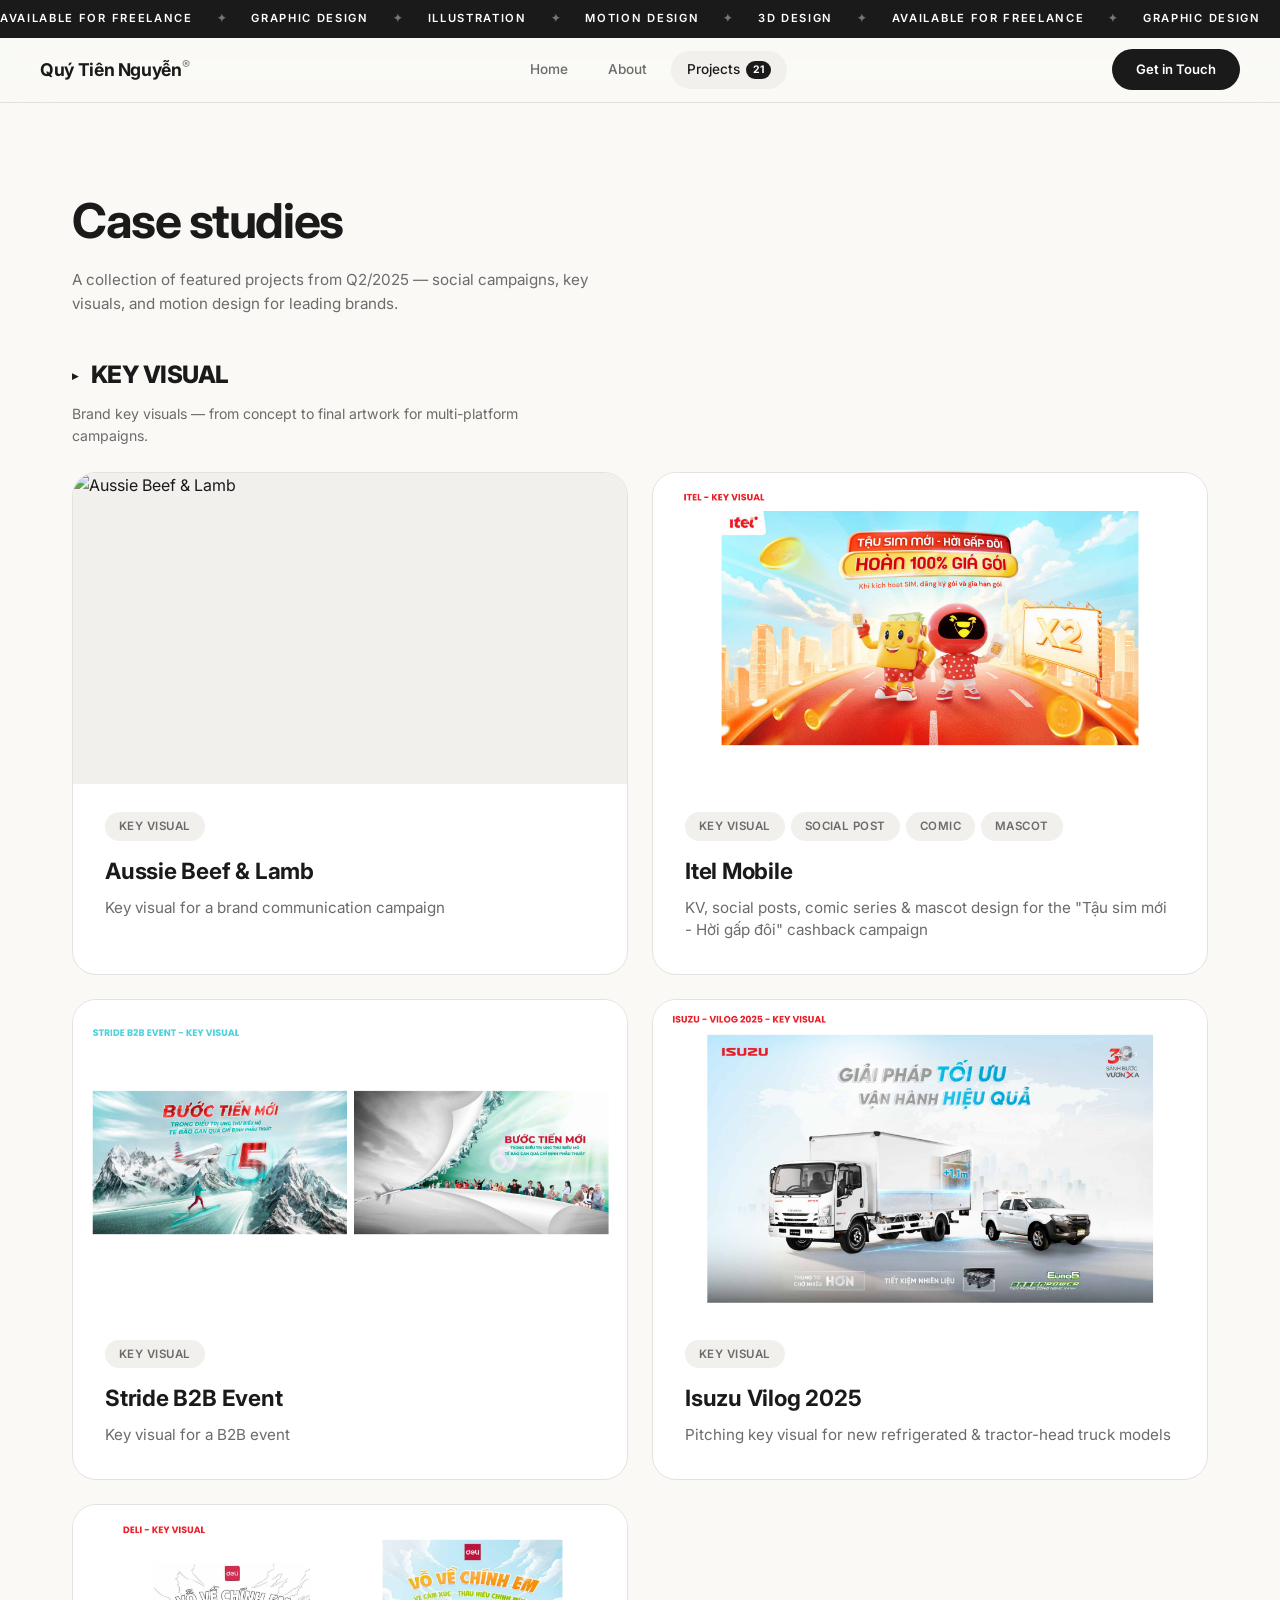
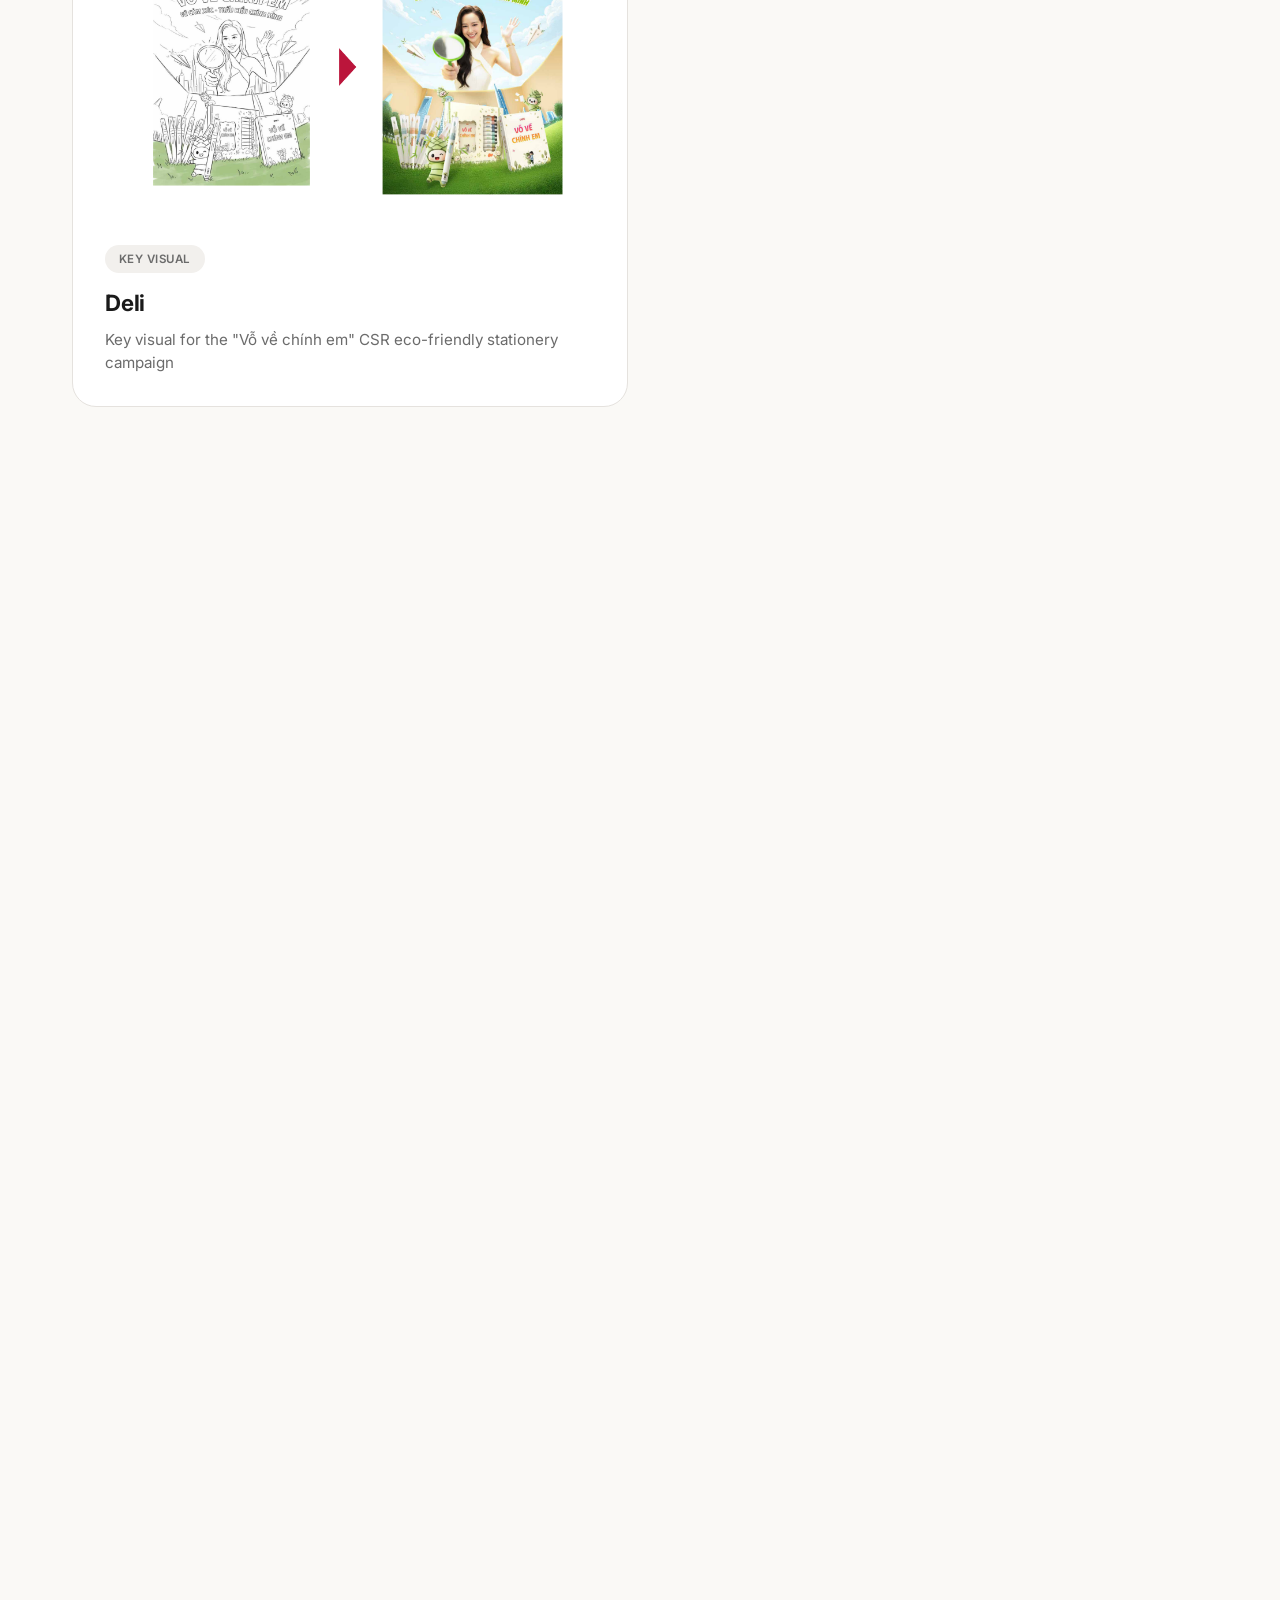
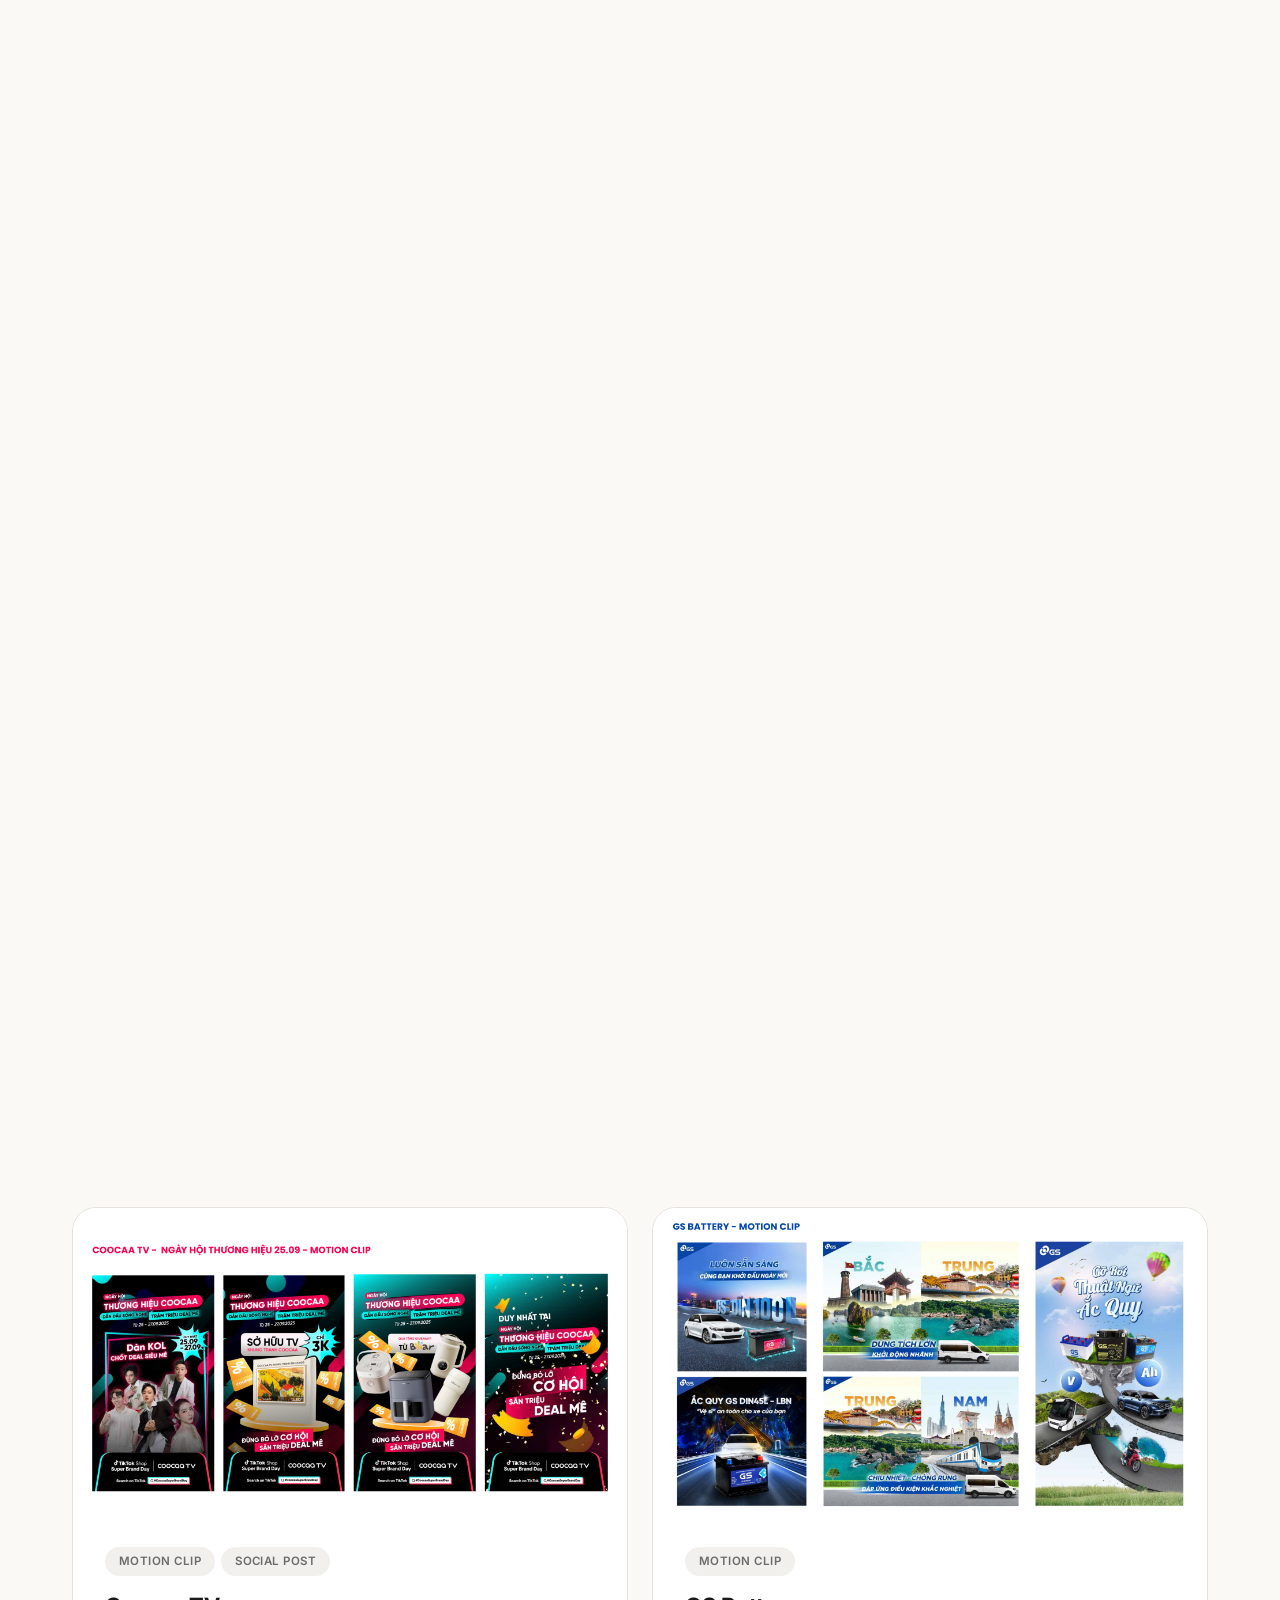
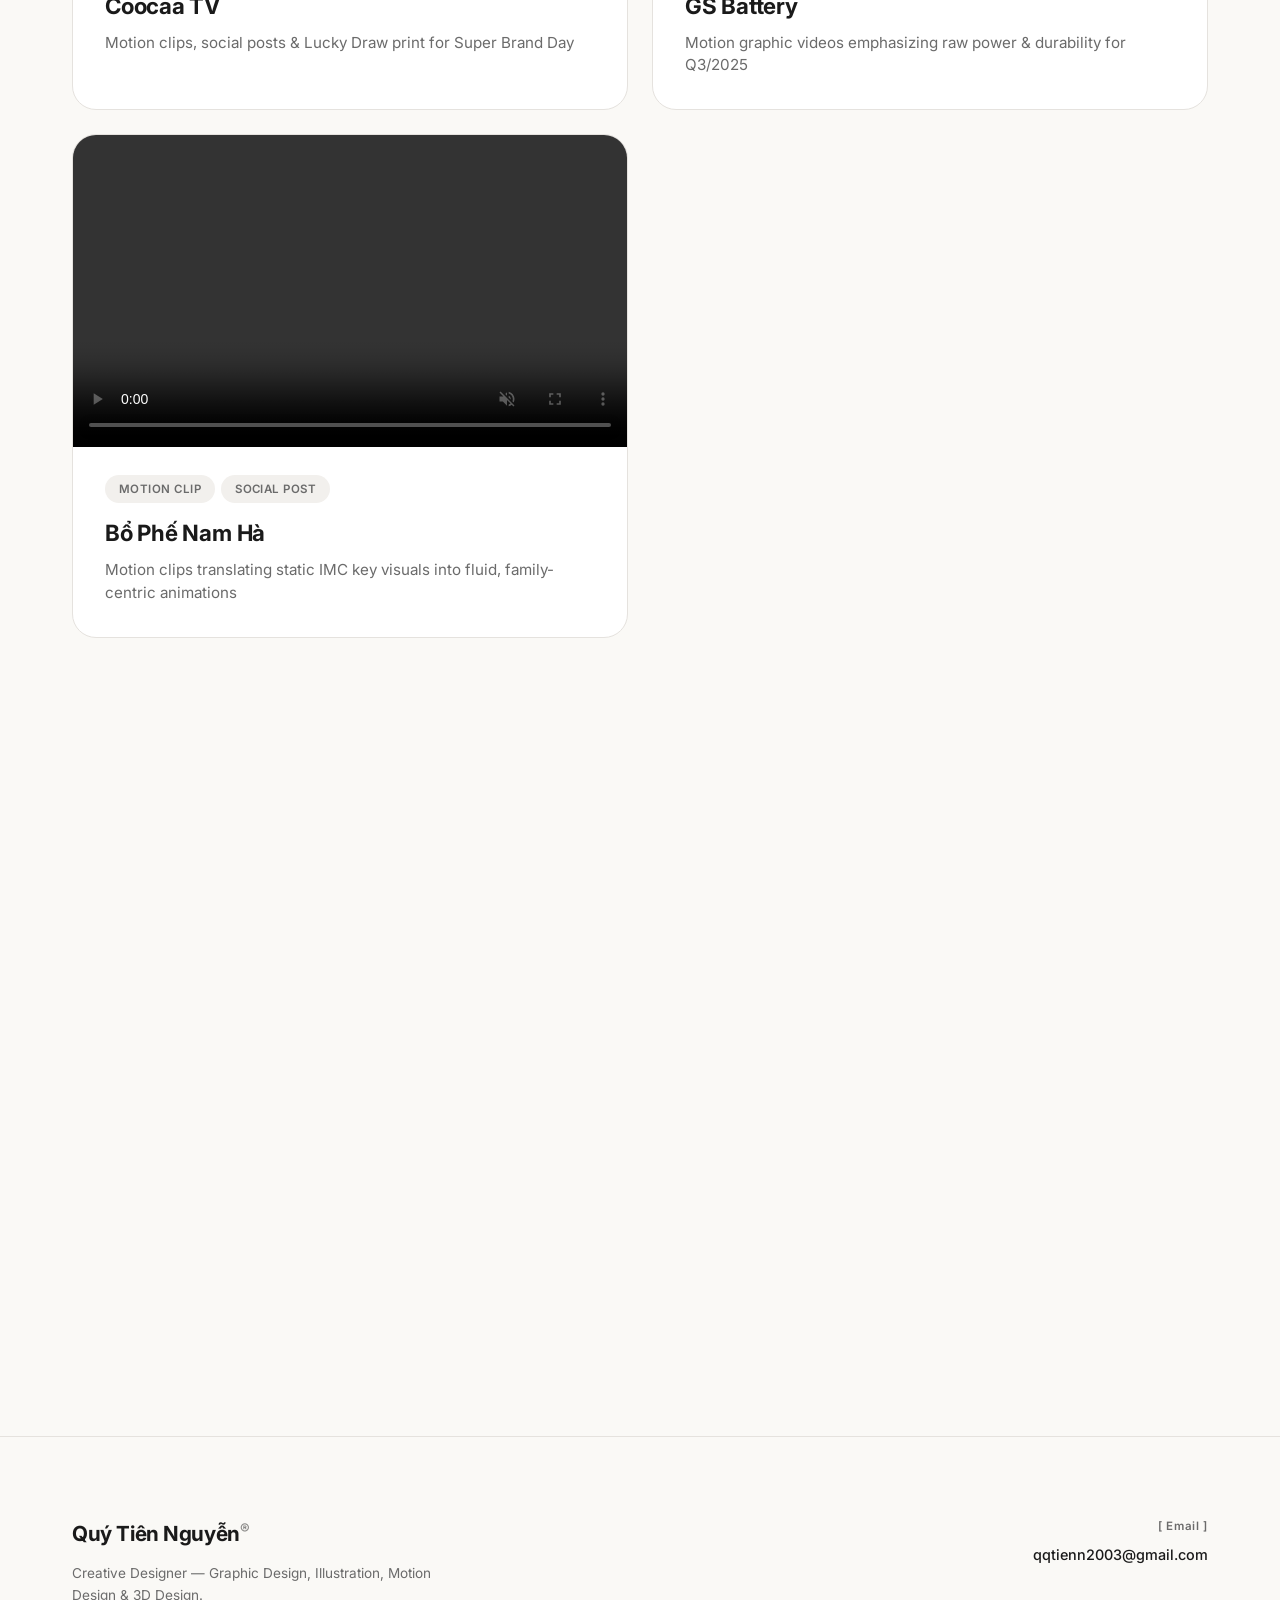
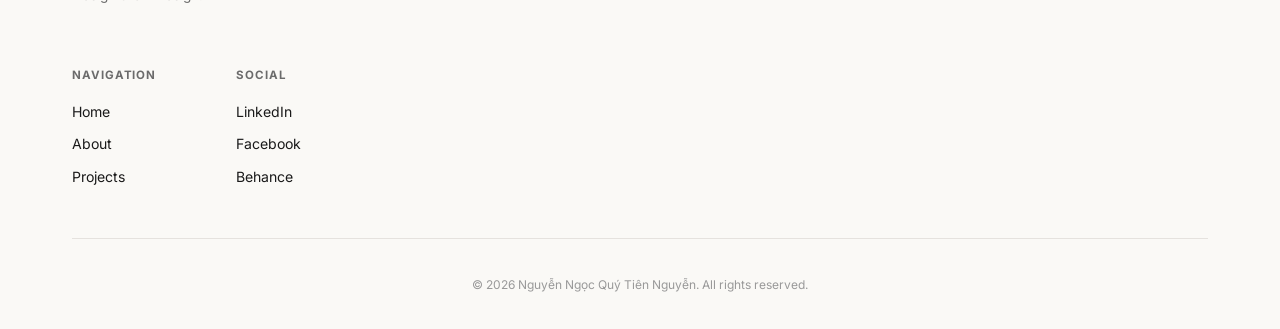
==== commit 30c4d157: "Update project.html" ====
--- a/project.html
+++ b/project.html
@@ -33,7 +33,7 @@
             <div class="nav-links">
                 <a href="index.html" class="nav-link">Home</a>
                 <a href="index.html#about" class="nav-link">About</a>
-                <a href="projects.html" class="nav-link active">Projects <span class="nav-badge">16</span></a>
+                <a href="projects.html" class="nav-link active">Projects <span class="nav-badge">23</span></a>
             </div>
             <a href="#footer" class="nav-cta">Get in Touch</a>
             <button class="nav-toggle" id="navToggle" aria-label="Menu">
--- a/css/noora.css
+++ b/css/noora.css
@@ -491,6 +491,12 @@
     transition: transform 0.6s var(--transition-smooth);
 }
 
+.case-image video {
+    width: 100%;
+    height: 100%;
+    object-fit: cover;
+}
+
 .case-card:hover .case-image img {
     transform: scale(1.04);
 }
@@ -777,8 +783,12 @@
     background: none;
     border: none;
     cursor: pointer;
-    padding: 8px;
+    padding: 10px;
     z-index: 1002;
+    min-width: 44px;
+    min-height: 44px;
+    align-items: center;
+    justify-content: center;
 }
 
 .nav-toggle span {
@@ -1148,10 +1158,6 @@
     padding: 0 0 100px;
 }
 
-.all-projects .cases-grid {
-    grid-template-columns: 1fr;
-}
-
 /* Category sections on projects page */
 .category-section {
     margin-top: 64px;
@@ -1294,6 +1300,11 @@
     display: block;
 }
 
+.project-gallery-grid .project-img-wrap video {
+    width: 100%;
+    display: block;
+}
+
 /* Single gallery image spans full width */
 .project-gallery-grid .project-img-wrap:only-child {
     grid-column: 1 / -1;
@@ -1340,6 +1351,11 @@
 }
 
 .project-img-wrap img {
+    width: 100%;
+    display: block;
+}
+
+.project-img-wrap video {
     width: 100%;
     display: block;
 }
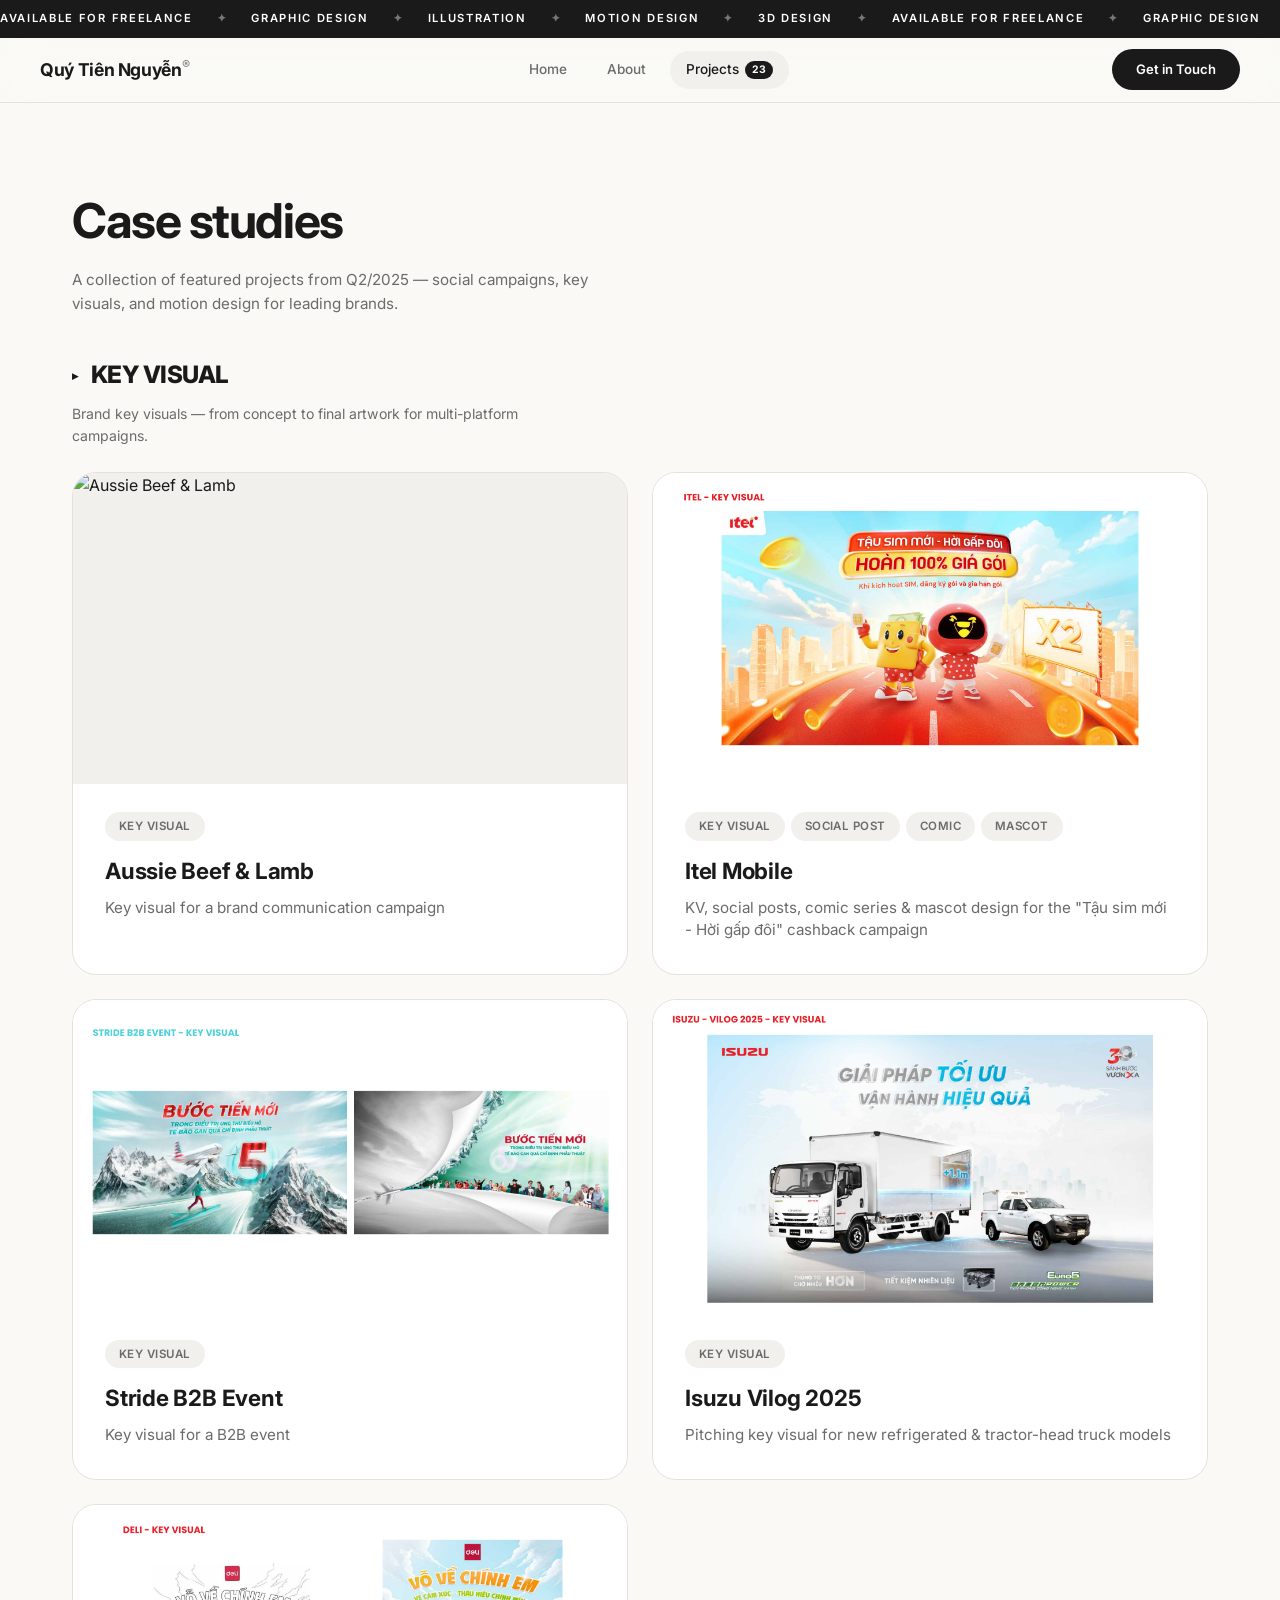
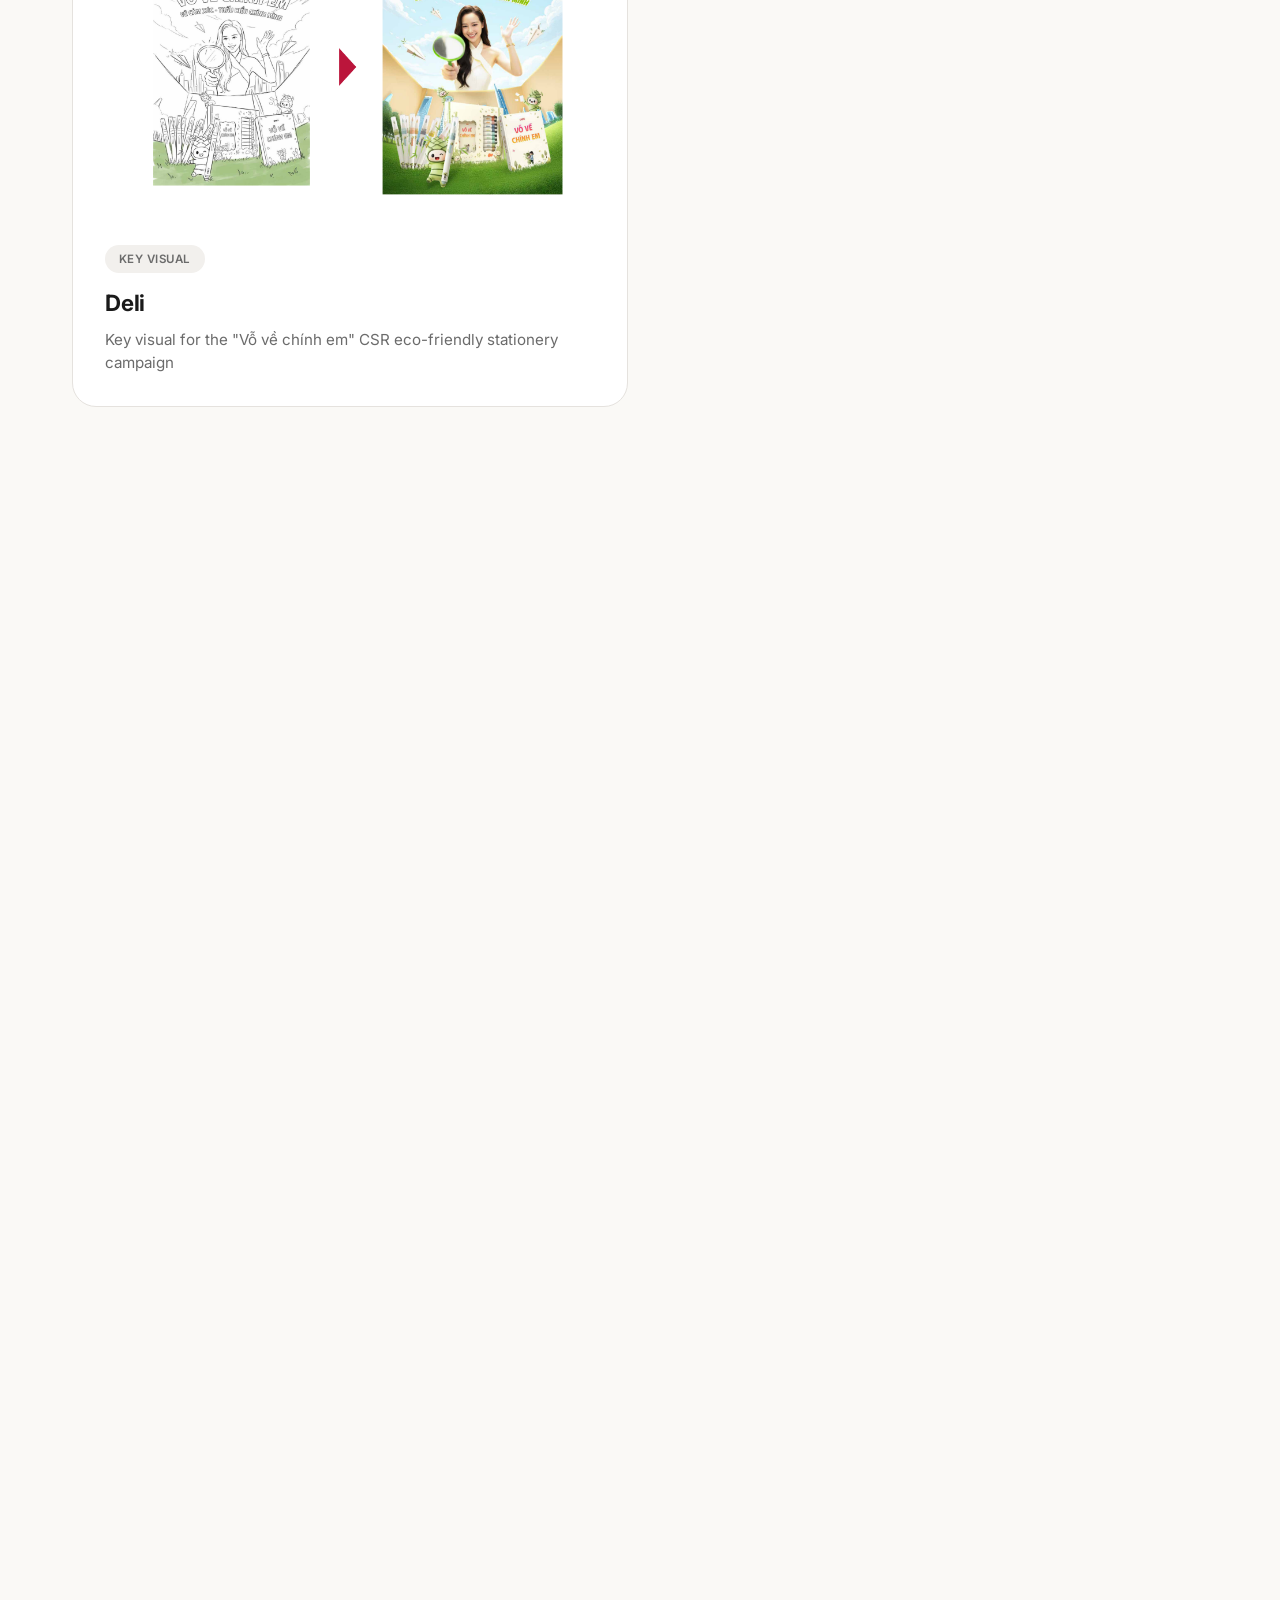
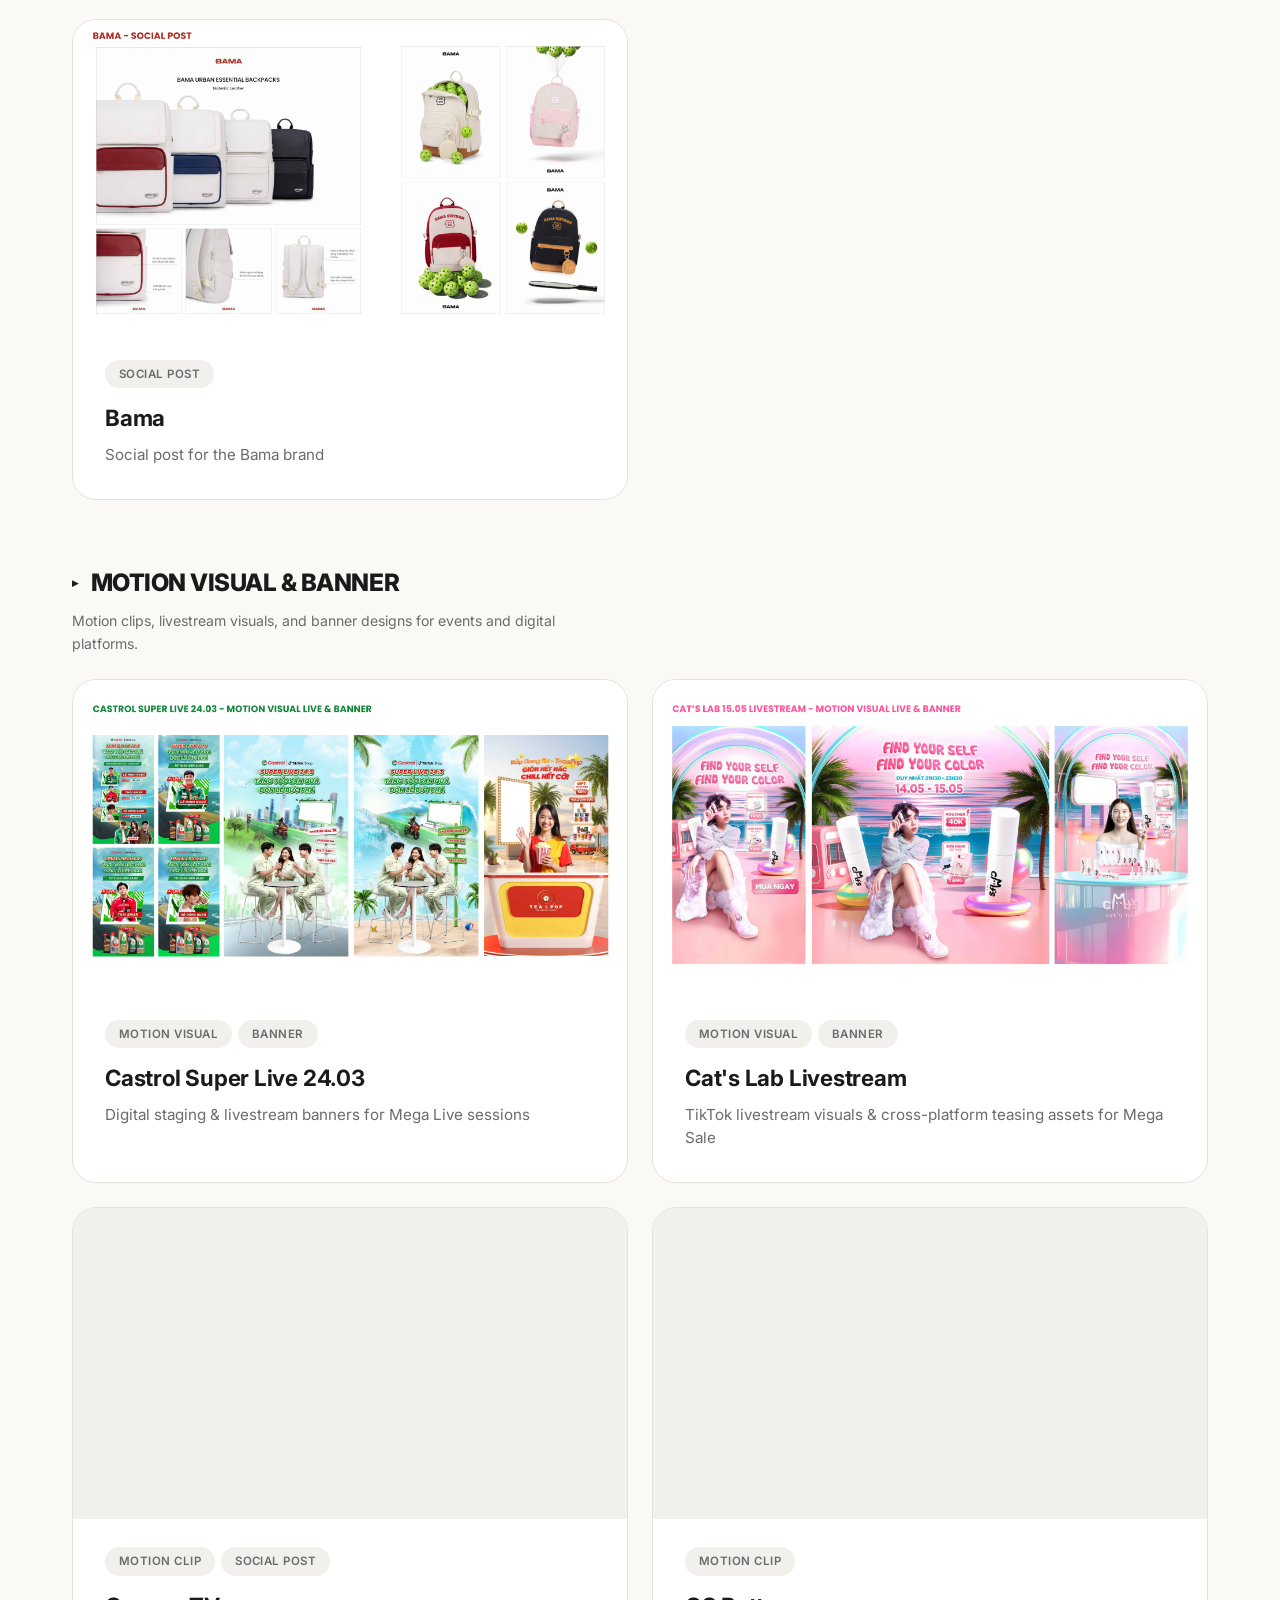
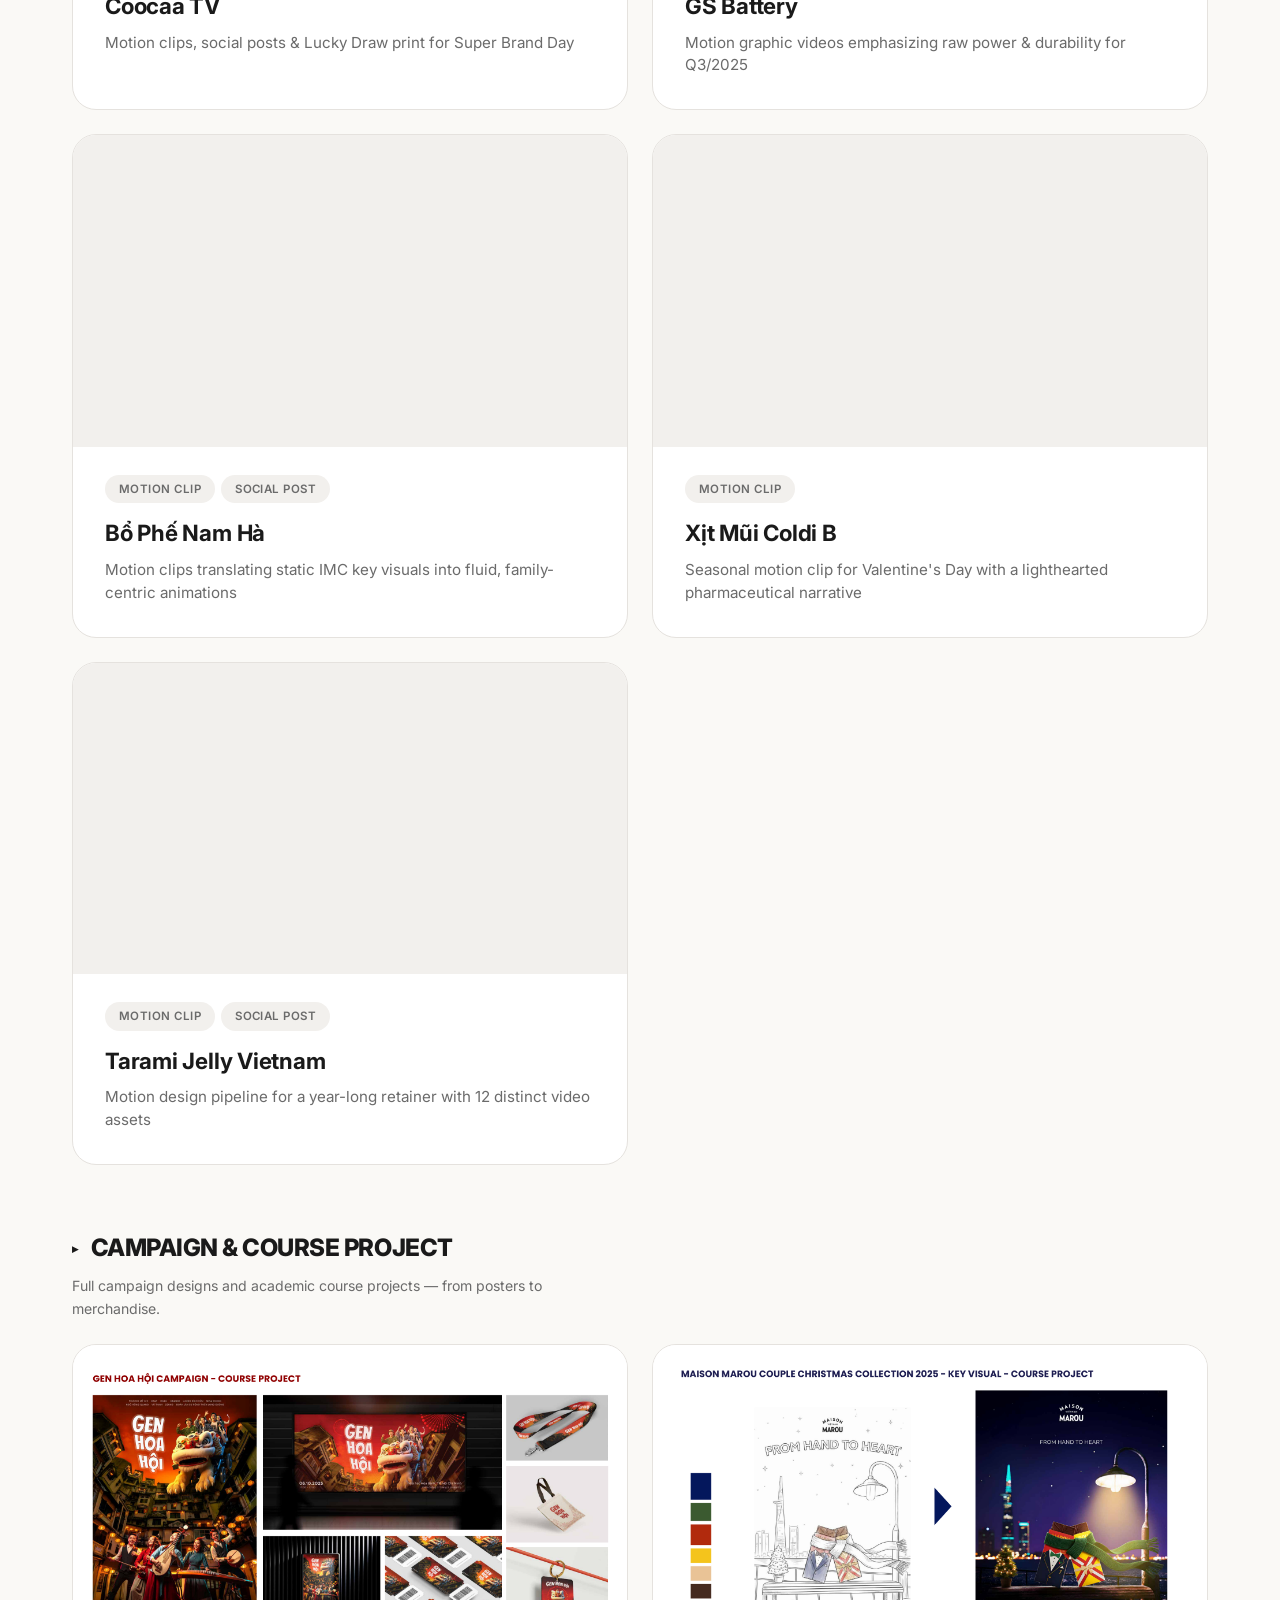
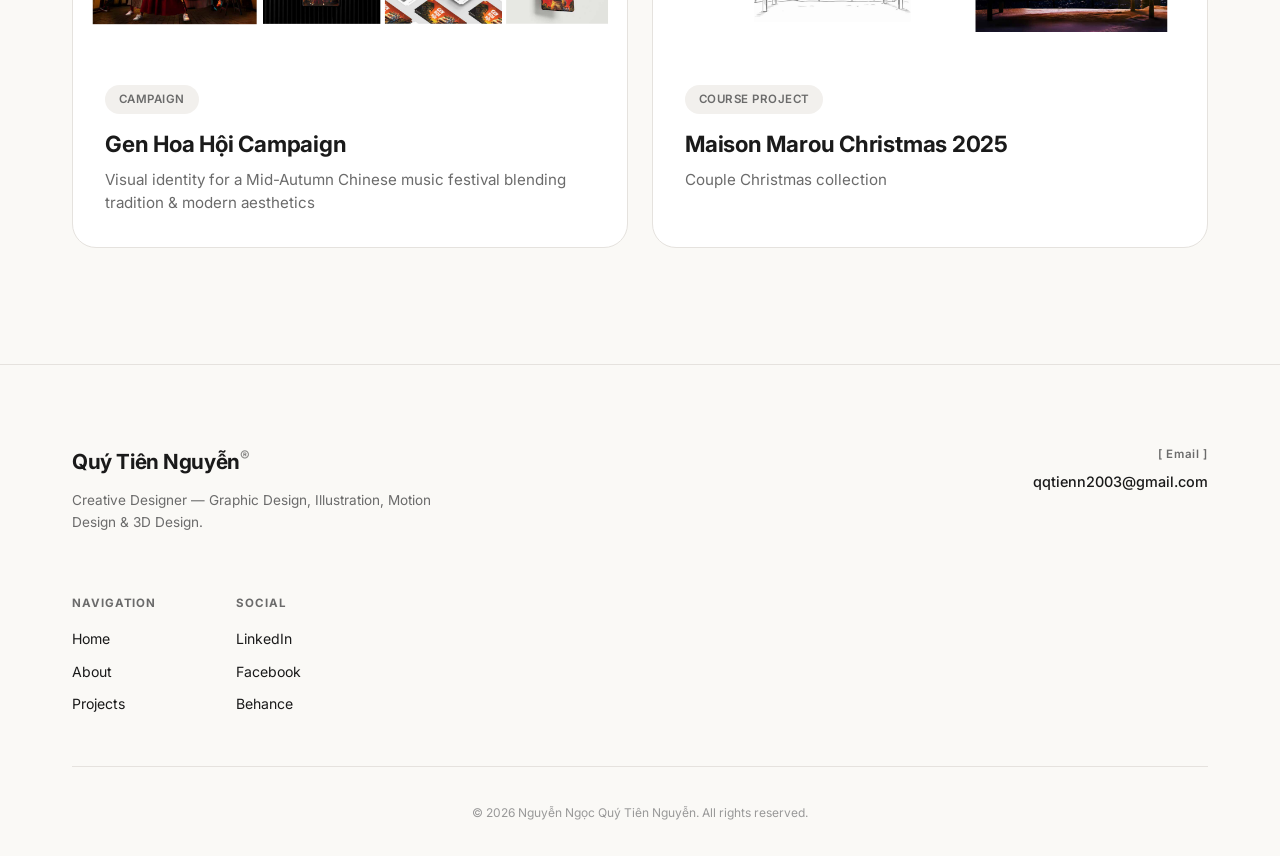
==== commit 53170f5c: "Update: motion clip layout, video thumbnails, category sections" ====
--- a/project.html
+++ b/project.html
@@ -1,167 +1,167 @@
-<!DOCTYPE html>
-<html lang="en">
-<head>
-    <meta charset="UTF-8">
-    <meta name="viewport" content="width=device-width, initial-scale=1.0">
-    <title>Project — Nguyễn Ngọc Quý Tiên Nguyễn</title>
-    <link rel="stylesheet" href="css/noora.css">
-    <link rel="preconnect" href="https://fonts.googleapis.com">
-    <link rel="preconnect" href="https://fonts.gstatic.com" crossorigin>
-    <link href="https://fonts.googleapis.com/css2?family=Inter:wght@300;400;500;600;700;800;900&family=Instrument+Serif:ital@0;1&display=swap" rel="stylesheet">
-</head>
-<body>
-    <!-- Announcement Bar -->
-    <div class="announcement-bar">
-        <div class="announcement-track">
-            <span>AVAILABLE FOR FREELANCE</span><span class="ann-dot">✦</span>
-            <span>GRAPHIC DESIGN</span><span class="ann-dot">✦</span>
-            <span>ILLUSTRATION</span><span class="ann-dot">✦</span>
-            <span>MOTION DESIGN</span><span class="ann-dot">✦</span>
-            <span>3D DESIGN</span><span class="ann-dot">✦</span>
-            <span>AVAILABLE FOR FREELANCE</span><span class="ann-dot">✦</span>
-            <span>GRAPHIC DESIGN</span><span class="ann-dot">✦</span>
-            <span>ILLUSTRATION</span><span class="ann-dot">✦</span>
-            <span>MOTION DESIGN</span><span class="ann-dot">✦</span>
-            <span>3D DESIGN</span><span class="ann-dot">✦</span>
-        </div>
-    </div>
-
-    <!-- Navigation -->
-    <nav class="navbar">
-        <div class="nav-inner">
-            <a href="index.html" class="nav-logo">Quý Tiên Nguyễn<span class="logo-dot">®</span></a>
-            <div class="nav-links">
-                <a href="index.html" class="nav-link">Home</a>
-                <a href="index.html#about" class="nav-link">About</a>
-                <a href="projects.html" class="nav-link active">Projects <span class="nav-badge">23</span></a>
-            </div>
-            <a href="#footer" class="nav-cta">Get in Touch</a>
-            <button class="nav-toggle" id="navToggle" aria-label="Menu">
-                <span></span><span></span><span></span>
-            </button>
-        </div>
-    </nav>
-
-    <!-- Mobile Menu Overlay -->
-    <div class="mobile-overlay" id="mobileOverlay">
-        <a href="index.html">Home</a>
-        <a href="index.html#about">About</a>
-        <a href="projects.html">Projects</a>
-        <a href="#footer" class="nav-cta mobile-nav-link">Get in Touch</a>
-    </div>
-
-    <!-- Project Detail Header -->
-    <section class="project-detail-header">
-        <div class="container">
-            <a href="projects.html" class="back-link">
-                <svg width="18" height="18" viewBox="0 0 24 24" fill="none" stroke="currentColor" stroke-width="2"><path d="M19 12H5M12 19l-7-7 7-7"/></svg>
-                Back to all projects
-            </a>
-
-            <div class="case-tags" id="projectTags"></div>
-            <h1 class="page-title" id="projectTitle"></h1>
-            <p class="page-subtitle" id="projectDesc"></p>
-
-            <div class="detail-meta" id="projectMeta">
-                <div class="meta-item">
-                    <span class="meta-label">Client</span>
-                    <span class="meta-value" id="metaClient"></span>
-                </div>
-                <div class="meta-item">
-                    <span class="meta-label">Type</span>
-                    <span class="meta-value" id="metaType"></span>
-                </div>
-                <div class="meta-item">
-                    <span class="meta-label">Date</span>
-                    <span class="meta-value" id="metaDate"></span>
-                </div>
-            </div>
-        </div>
-    </section>
-
-    <!-- Project Hero Image -->
-    <section class="project-hero-section">
-        <div class="container">
-            <div class="project-hero-img" id="projectHero">
-                <!-- Hero image injected by JS -->
-            </div>
-        </div>
-    </section>
-
-    <!-- Project Gallery -->
-    <section class="project-body">
-        <div class="container">
-            <div class="project-gallery-grid" id="projectImages">
-                <!-- Gallery images injected by JS -->
-            </div>
-        </div>
-    </section>
-
-    <!-- More Projects -->
-    <section class="more-projects">
-        <div class="container">
-            <h2 class="more-projects-heading">Discover more projects</h2>
-            <div class="cases-grid" id="moreProjects">
-                <!-- Injected by JS -->
-            </div>
-
-            <div class="project-bottom-nav" id="projectNav">
-                <a href="#" class="pn-link" id="prevProject">
-                    <span class="pn-label">← Previous</span>
-                    <span class="pn-title" id="prevTitle"></span>
-                </a>
-                <a href="#" class="pn-link pn-link-next" id="nextProject">
-                    <span class="pn-label">Next →</span>
-                    <span class="pn-title" id="nextTitle"></span>
-                </a>
-            </div>
-        </div>
-    </section>
-
-    <!-- Footer -->
-    <footer class="footer" id="footer">
-        <div class="container">
-            <div class="footer-top">
-                <div class="footer-brand">
-                    <span class="footer-logo">Quý Tiên Nguyễn<span class="logo-dot">®</span></span>
-                    <p class="footer-tagline">Creative Designer — Graphic Design, Illustration, Motion Design &amp; 3D Design.</p>
-                </div>
-                <div class="footer-contact-info">
-                    <div class="footer-info-item">
-                        <h4>[ Email ]</h4>
-                        <a href="mailto:qqtienn2003@gmail.com">qqtienn2003@gmail.com</a>
-                    </div>
-                </div>
-            </div>
-            <div class="footer-mid">
-                <div class="footer-nav-col">
-                    <h5>Navigation</h5>
-                    <a href="index.html">Home</a>
-                    <a href="index.html#about">About</a>
-                    <a href="projects.html">Projects</a>
-                </div>
-                <div class="footer-nav-col">
-                    <h5>Social</h5>
-                    <a href="https://www.linkedin.com/in/quytiennguyen/" target="_blank" rel="noopener">LinkedIn</a>
-                    <a href="https://web.facebook.com/nguyen.ngoc.quy.tien.384084" target="_blank" rel="noopener">Facebook</a>
-                    <a href="https://www.behance.net/quytiennguyen" target="_blank" rel="noopener">Behance</a>
-                </div>
-            </div>
-            <div class="footer-bottom">
-                <span>© 2026 Nguyễn Ngọc Quý Tiên Nguyễn. All rights reserved.</span>
-            </div>
-        </div>
-    </footer>
-
-    <!-- Lightbox -->
-    <div class="lightbox" id="lightbox">
-        <button class="lightbox-close" id="lightboxClose">✕</button>
-        <button class="lightbox-prev" id="lightboxPrev">‹</button>
-        <button class="lightbox-next" id="lightboxNext">›</button>
-        <img class="lightbox-img" id="lightboxImg" src="" alt="">
-    </div>
-
-    <script src="js/project-data.js"></script>
-    <script src="js/project-detail.js"></script>
-</body>
-</html>
+<!DOCTYPE html>
+<html lang="en">
+<head>
+    <meta charset="UTF-8">
+    <meta name="viewport" content="width=device-width, initial-scale=1.0">
+    <title>Project — Nguyễn Ngọc Quý Tiên Nguyễn</title>
+    <link rel="stylesheet" href="css/noora.css">
+    <link rel="preconnect" href="https://fonts.googleapis.com">
+    <link rel="preconnect" href="https://fonts.gstatic.com" crossorigin>
+    <link href="https://fonts.googleapis.com/css2?family=Inter:wght@300;400;500;600;700;800;900&family=Instrument+Serif:ital@0;1&display=swap" rel="stylesheet">
+</head>
+<body>
+    <!-- Announcement Bar -->
+    <div class="announcement-bar">
+        <div class="announcement-track">
+            <span>AVAILABLE FOR FREELANCE</span><span class="ann-dot">✦</span>
+            <span>GRAPHIC DESIGN</span><span class="ann-dot">✦</span>
+            <span>ILLUSTRATION</span><span class="ann-dot">✦</span>
+            <span>MOTION DESIGN</span><span class="ann-dot">✦</span>
+            <span>3D DESIGN</span><span class="ann-dot">✦</span>
+            <span>AVAILABLE FOR FREELANCE</span><span class="ann-dot">✦</span>
+            <span>GRAPHIC DESIGN</span><span class="ann-dot">✦</span>
+            <span>ILLUSTRATION</span><span class="ann-dot">✦</span>
+            <span>MOTION DESIGN</span><span class="ann-dot">✦</span>
+            <span>3D DESIGN</span><span class="ann-dot">✦</span>
+        </div>
+    </div>
+
+    <!-- Navigation -->
+    <nav class="navbar">
+        <div class="nav-inner">
+            <a href="index.html" class="nav-logo">Quý Tiên Nguyễn<span class="logo-dot">®</span></a>
+            <div class="nav-links">
+                <a href="index.html" class="nav-link">Home</a>
+                <a href="index.html#about" class="nav-link">About</a>
+                <a href="projects.html" class="nav-link active">Projects <span class="nav-badge">23</span></a>
+            </div>
+            <a href="#footer" class="nav-cta">Get in Touch</a>
+            <button class="nav-toggle" id="navToggle" aria-label="Menu">
+                <span></span><span></span><span></span>
+            </button>
+        </div>
+    </nav>
+
+    <!-- Mobile Menu Overlay -->
+    <div class="mobile-overlay" id="mobileOverlay">
+        <a href="index.html">Home</a>
+        <a href="index.html#about">About</a>
+        <a href="projects.html">Projects</a>
+        <a href="#footer" class="nav-cta mobile-nav-link">Get in Touch</a>
+    </div>
+
+    <!-- Project Detail Header -->
+    <section class="project-detail-header">
+        <div class="container">
+            <a href="projects.html" class="back-link">
+                <svg width="18" height="18" viewBox="0 0 24 24" fill="none" stroke="currentColor" stroke-width="2"><path d="M19 12H5M12 19l-7-7 7-7"/></svg>
+                Back to all projects
+            </a>
+
+            <div class="case-tags" id="projectTags"></div>
+            <h1 class="page-title" id="projectTitle"></h1>
+            <p class="page-subtitle" id="projectDesc"></p>
+
+            <div class="detail-meta" id="projectMeta">
+                <div class="meta-item">
+                    <span class="meta-label">Client</span>
+                    <span class="meta-value" id="metaClient"></span>
+                </div>
+                <div class="meta-item">
+                    <span class="meta-label">Type</span>
+                    <span class="meta-value" id="metaType"></span>
+                </div>
+                <div class="meta-item">
+                    <span class="meta-label">Date</span>
+                    <span class="meta-value" id="metaDate"></span>
+                </div>
+            </div>
+        </div>
+    </section>
+
+    <!-- Project Hero Image -->
+    <section class="project-hero-section">
+        <div class="container">
+            <div class="project-hero-img" id="projectHero">
+                <!-- Hero image injected by JS -->
+            </div>
+        </div>
+    </section>
+
+    <!-- Project Gallery -->
+    <section class="project-body">
+        <div class="container">
+            <div class="project-gallery-grid" id="projectImages">
+                <!-- Gallery images injected by JS -->
+            </div>
+        </div>
+    </section>
+
+    <!-- More Projects -->
+    <section class="more-projects">
+        <div class="container">
+            <h2 class="more-projects-heading">Discover more projects</h2>
+            <div class="cases-grid" id="moreProjects">
+                <!-- Injected by JS -->
+            </div>
+
+            <div class="project-bottom-nav" id="projectNav">
+                <a href="#" class="pn-link" id="prevProject">
+                    <span class="pn-label">← Previous</span>
+                    <span class="pn-title" id="prevTitle"></span>
+                </a>
+                <a href="#" class="pn-link pn-link-next" id="nextProject">
+                    <span class="pn-label">Next →</span>
+                    <span class="pn-title" id="nextTitle"></span>
+                </a>
+            </div>
+        </div>
+    </section>
+
+    <!-- Footer -->
+    <footer class="footer" id="footer">
+        <div class="container">
+            <div class="footer-top">
+                <div class="footer-brand">
+                    <span class="footer-logo">Quý Tiên Nguyễn<span class="logo-dot">®</span></span>
+                    <p class="footer-tagline">Creative Designer — Graphic Design, Illustration, Motion Design &amp; 3D Design.</p>
+                </div>
+                <div class="footer-contact-info">
+                    <div class="footer-info-item">
+                        <h4>[ Email ]</h4>
+                        <a href="mailto:qqtienn2003@gmail.com">qqtienn2003@gmail.com</a>
+                    </div>
+                </div>
+            </div>
+            <div class="footer-mid">
+                <div class="footer-nav-col">
+                    <h5>Navigation</h5>
+                    <a href="index.html">Home</a>
+                    <a href="index.html#about">About</a>
+                    <a href="projects.html">Projects</a>
+                </div>
+                <div class="footer-nav-col">
+                    <h5>Social</h5>
+                    <a href="https://www.linkedin.com/in/quytiennguyen/" target="_blank" rel="noopener">LinkedIn</a>
+                    <a href="https://web.facebook.com/nguyen.ngoc.quy.tien.384084" target="_blank" rel="noopener">Facebook</a>
+                    <a href="https://www.behance.net/quytiennguyen" target="_blank" rel="noopener">Behance</a>
+                </div>
+            </div>
+            <div class="footer-bottom">
+                <span>© 2026 Nguyễn Ngọc Quý Tiên Nguyễn. All rights reserved.</span>
+            </div>
+        </div>
+    </footer>
+
+    <!-- Lightbox -->
+    <div class="lightbox" id="lightbox">
+        <button class="lightbox-close" id="lightboxClose">✕</button>
+        <button class="lightbox-prev" id="lightboxPrev">‹</button>
+        <button class="lightbox-next" id="lightboxNext">›</button>
+        <img class="lightbox-img" id="lightboxImg" src="" alt="">
+    </div>
+
+    <script src="js/project-data.js?v=3"></script>
+    <script src="js/project-detail.js?v=3"></script>
+</body>
+</html>
--- a/css/noora.css
+++ b/css/noora.css
@@ -1263,6 +1263,15 @@
 .project-hero-img img {
     width: 100%;
     display: block;
+    max-height: 70vh;
+    object-fit: cover;
+}
+
+.project-hero-img video {
+    width: 100%;
+    display: block;
+    max-height: 70vh;
+    object-fit: cover;
 }
 
 /* Project Hero Section */
@@ -1313,6 +1322,19 @@
 /* Odd last item spans full width */
 .project-gallery-grid .project-img-wrap:last-child:nth-child(odd) {
     grid-column: 1 / -1;
+}
+
+/* Video wraps always span full width */
+.project-gallery-grid .project-video-wrap {
+    grid-column: 1 / -1;
+    border-radius: var(--radius-lg);
+    overflow: hidden;
+    border: 1px solid var(--border);
+}
+
+.project-gallery-grid .project-video-wrap video {
+    width: 100%;
+    display: block;
 }
 
 /* Image captions */
